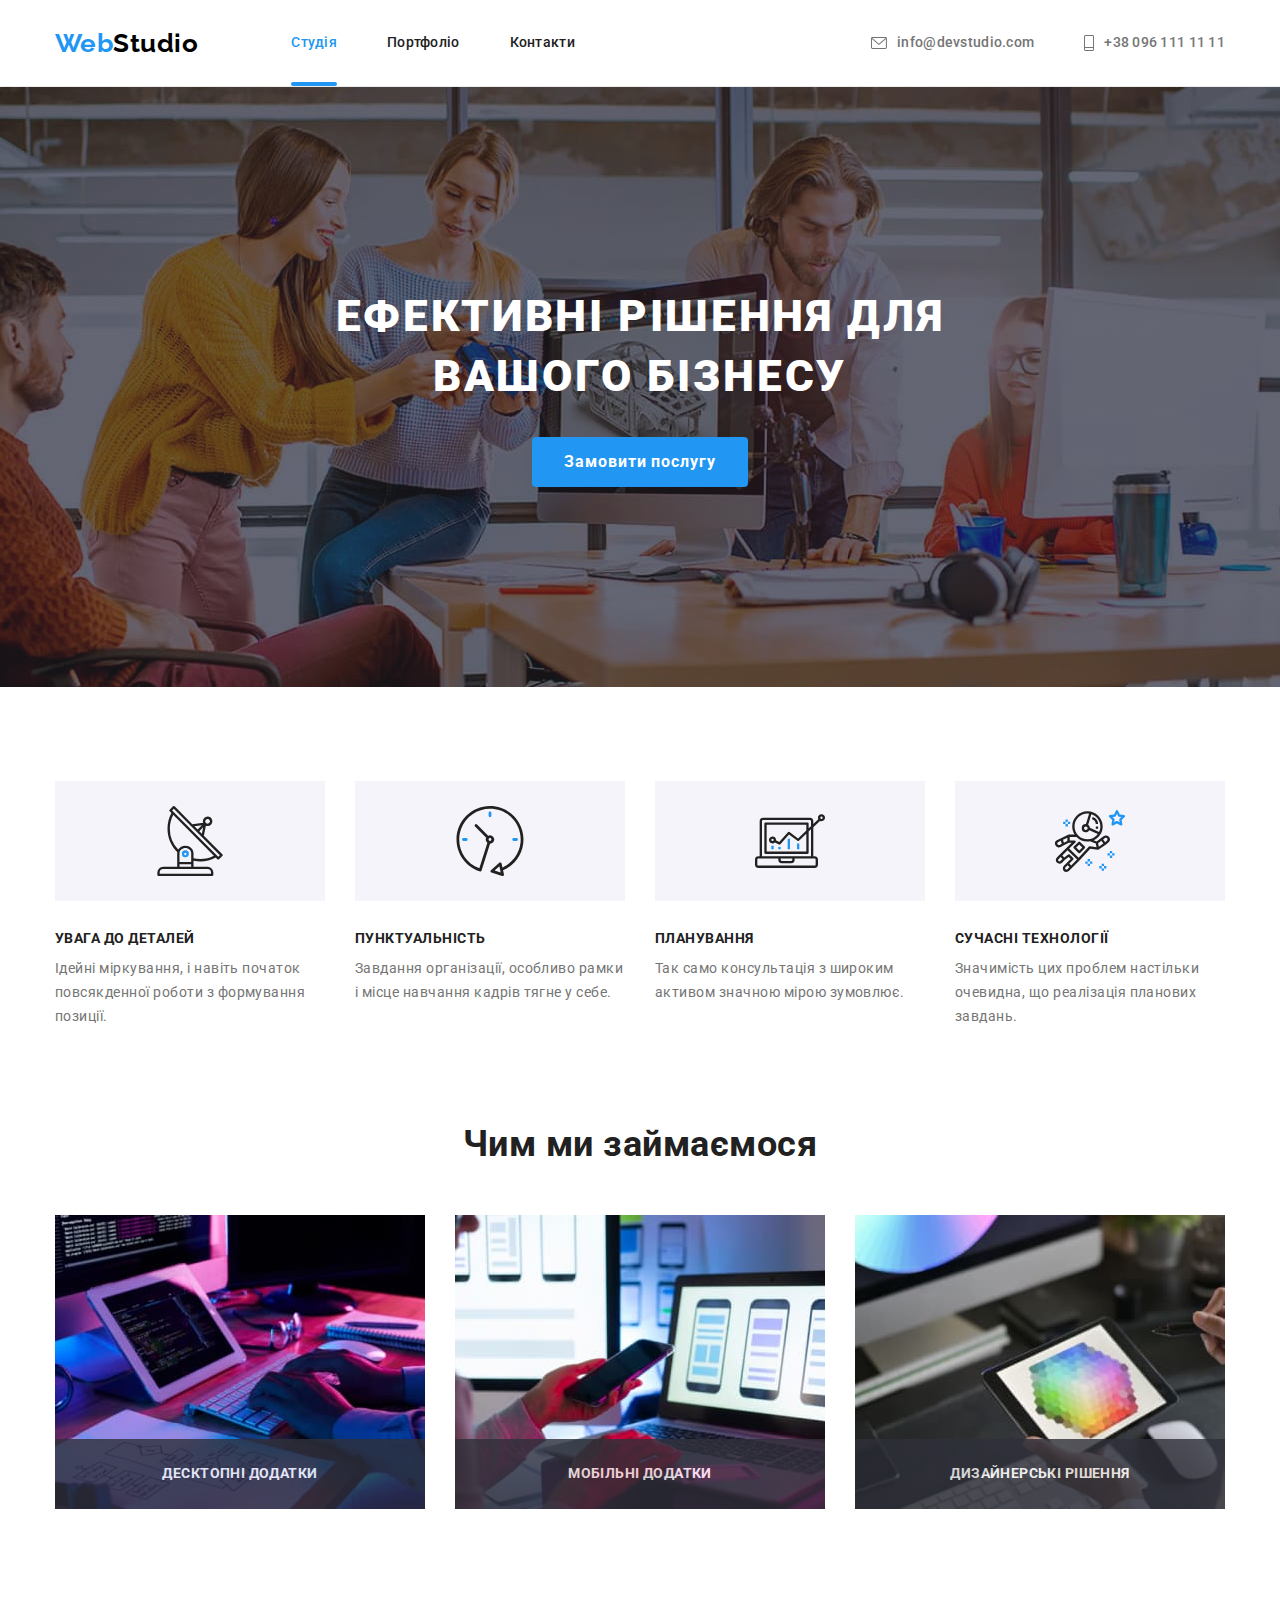
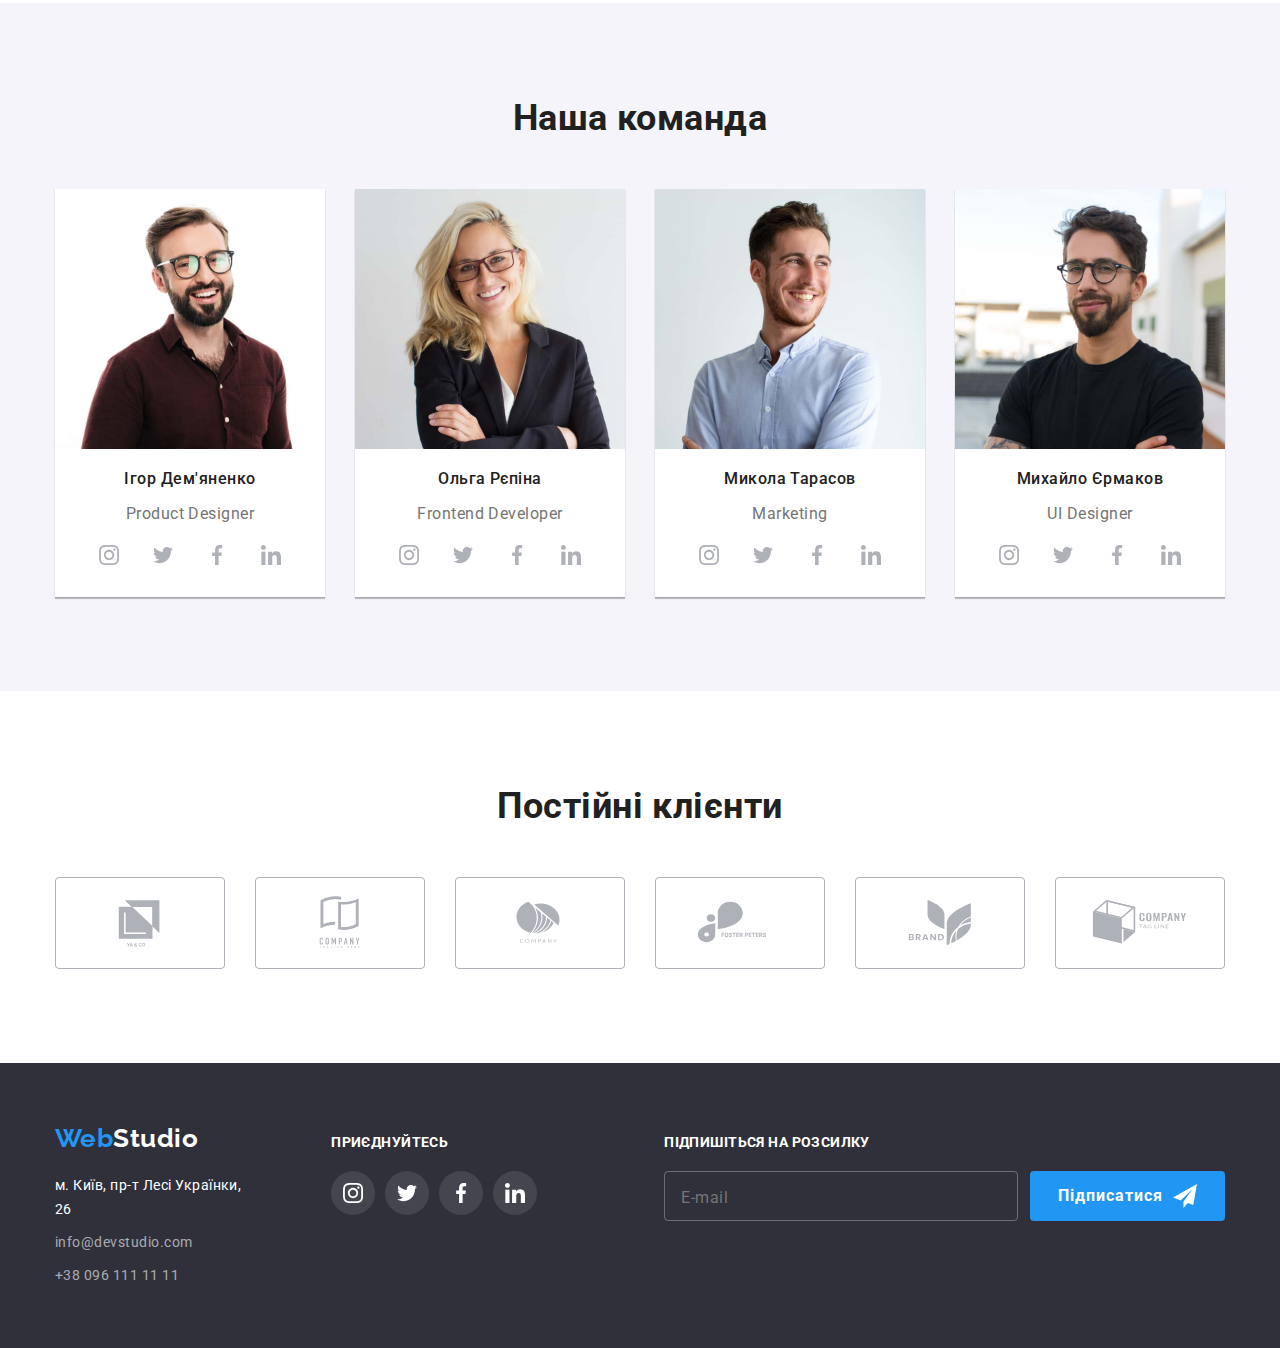
==== index.html @ 1092223b "Добавляет html css" ====
<!DOCTYPE html>
<html lang="uk">
  <head>
    <meta charset="UTF-8" />
    <meta http-equiv="X-UA-Compatible" content="IE=edge" />
    <meta name="viewport" content="width=device-width, initial-scale=1.0" />
    <title>Студія</title>
    <link rel="preconnect" href="https://fonts.googleapis.com" />
    <link rel="preconnect" href="https://fonts.gstatic.com" crossorigin />
    <link
      href="https://fonts.googleapis.com/css2?family=Raleway:wght@700&family=Roboto:wght@400;500;700;900&display=swap"
      rel="stylesheet"
    />
    <!-- Сначала нормализатор для улучшения кроссбраузерности веб-страницы.
    В нормализаторе modern-normalize по умолчанию задан глобальный border-box-->
    <link
      rel="stylesheet"
      href="https://cdnjs.cloudflare.com/ajax/libs/modern-normalize/1.0.0/modern-normalize.min.css"
    />
    <!-- Основной стиль веб-страницы-->
    <link rel="stylesheet" href="./css/styles.css" />
  </head>
  <body>
    <header class="header">
      <div class="container container-header">
        <a href="./index.html" class="logo"
          ><span class="accent">Web</span>Studio</a
        >
        <nav class="nav">
          <ul class="header-nav list">
            <li class="header-nav-list">
              <a href="./index.html" class="link-nav current">Студія</a>
            </li>
            <li class="header-nav-list">
              <a href="./portfolio.html" class="link-nav">Портфоліо</a>
            </li>
            <li class="header-nav-list">
              <a href="#address" class="link-nav">Контакти</a>
            </li>
          </ul>
        </nav>
        <ul class="list header-mail">
          <li class="header-contacts">
            <a href="mailto:info@devstudio.com" class="link-contacts">
              <svg width="16" height="12" class="icon-contacts">
                <use href="./images/icons.svg/symbol-defs.svg#icon-mail"></use>
              </svg>
              info@devstudio.com</a
            >
          </li>
          <li class="header-contacts">
            <a href="tel:+380961111111" class="link-contacts">
              <svg
                width="10"
                height="16"
                fill="currentColor"
                class="icon-contacts"
              >
                <use href="./images/icons.svg/symbol-defs.svg#icon-phone"></use>
              </svg>
              +38 096 111 11 11</a
            >
          </li>
        </ul>
      </div>
    </header>
    <main class="main">
      <section class="hero">
        <div class="container">
          <h1 class="hero-title">Ефективні рішення для вашого бізнесу</h1>
          <button type="button" class="hero-button" data-modal-open>
            Замовити послугу
          </button>
        </div>
      </section>
      <div class="backdrop is-hidden" data-modal>
        <div class="modal">
          <button type="button" class="closer-modal-button" data-modal-close>
            <svg width="11" height="11" class="closer-modal-icon">
              <use
                href="./images/icons.svg/sprite.svg#modal-button-closer"
              ></use>
            </svg>
          </button>
          <h2 class="modal-title">Залиште свої дані, ми вам передзвонимо</h2>
          <form class="modal-form">
            <label for="user-name" class="modal-label"> Ім'я </label>
            <input
              type="text"
              name="user-name"
              id="user-name"
              class="modal-input"
            />
            <svg width="18" height="18" class="modal-icon person">
              <use href="./images/icons.svg/sprite.svg#person-modal-icon"></use>
            </svg>

            <label for="phone-number" class="modal-label"> Телефон </label>
            <input
              type="tel"
              name="phone-number"
              id="phone-number"
              class="modal-input"
            />
            <svg width="18" height="18" class="modal-icon phone">
              <use href="./images/icons.svg/sprite.svg#phone-modal-icon"></use>
            </svg>

            <label for="mail" class="modal-label"> Пошта </label>
            <input type="email" name="mail" id="mail" class="modal-input" />
            <svg width="18" height="18" class="modal-icon mail">
              <use href="./images/icons.svg/sprite.svg#mail-modal-icon"></use>
            </svg>

            <label for="comment" class="modal-label">Коментар </label>
            <textarea
              placeholder="Введіть текст"
              name="comment"
              id="comment"
              class="textarea modal-input"
            ></textarea>
            <label class="checkbox-label">
              <input type="checkbox" name="agree" class="checkbox-input" />
              <span class="check-style"></span>
              Погоджуюся з розсилкою та приймаю
              <a href="" class="modal-link">Умови договору</a>
            </label>
            <button type="submit" class="modal-send">Відправити</button>
          </form>
        </div>
      </div>
      <section class="advantage section">
        <div class="container">
          <h2 class="visually-hidden">Підхід до роботи</h2>
          <ul class="list advantage-list">
            <li class="item">
              <div class="item-container">
                <svg width="70" height="70">
                  <use
                    href="./images/icons.svg/symbol-defs.svg#icon-satellite-dish"
                  ></use>
                </svg>
              </div>
              <h3 class="title">УВАГА ДО ДЕТАЛЕЙ</h3>
              <p class="text">
                Ідейні міркування, і навіть початок повсякденної роботи з
                формування позиції.
              </p>
            </li>
            <li class="item">
              <div class="item-container">
                <svg width="70" height="70" fill="currentColor">
                  <use
                    href="./images/icons.svg/symbol-defs.svg#icon-clock"
                  ></use>
                </svg>
              </div>
              <h3 class="title">ПУНКТУАЛЬНІСТЬ</h3>
              <p class="text">
                Завдання організації, особливо рамки і місце навчання кадрів
                тягне у себе.
              </p>
            </li>
            <li class="item">
              <div class="item-container">
                <svg width="70" height="70" fill="currentColor">
                  <use
                    href="./images/icons.svg/symbol-defs.svg#icon-diagram"
                  ></use>
                </svg>
              </div>
              <h3 class="title">ПЛАНУВАННЯ</h3>
              <p class="text">
                Так само консультація з широким активом значною мірою зумовлює.
              </p>
            </li>
            <li class="item">
              <div class="item-container">
                <svg width="70" height="70" fill="currentColor">
                  <use
                    href="./images/icons.svg/symbol-defs.svg#icon-astronaut"
                  ></use>
                </svg>
              </div>
              <h3 class="title">СУЧАСНІ ТЕХНОЛОГІЇ</h3>
              <p class="text">
                Значимість цих проблем настільки очевидна, що реалізація
                планових завдань.
              </p>
            </li>
          </ul>
        </div>
      </section>
      <section class="area-​​work section">
        <div class="container">
          <h2 class="title">Чим ми займаємося</h2>
          <ul class="list">
            <li class="item">
              <div class="thumb-area-​​work">
                <img
                  src="./images/img1.jpg"
                  alt="Розробник пише код розмітки"
                  width="370"
                  class="image"
                />
                <div class="thumb-text-box">
                  <p class="thumb-text">ДЕСКТОПНІ ДОДАТКИ</p>
                </div>
              </div>
            </li>
            <li class="item">
              <div class="thumb-area-​​work">
                <img
                  src="./images/img2.jpg"
                  alt="Розробник підбирає дизайн"
                  width="370"
                  class="image"
                />
                <div class="thumb-text-box">
                  <p class="thumb-text">МОБІЛЬНІ ДОДАТКИ</p>
                </div>
              </div>
            </li>
            <li class="item">
              <div class="thumb-area-​​work">
                <img
                  src="./images/img3.jpg"
                  alt="Розробник підбирає колір макету"
                  width="370"
                  class="image"
                />
                <div class="thumb-text-box">
                  <p class="thumb-text">ДИЗАЙНЕРСЬКІ РІШЕННЯ</p>
                </div>
              </div>
            </li>
          </ul>
        </div>
      </section>
      <section class="teem section">
        <div class="container">
          <h2 class="title">Наша команда</h2>
          <ul class="list">
            <li class="card">
              <img
                src="./images/foto_igor.jpg"
                alt="Ігор Демяненко, Product Designer"
                width="270"
                class="fhotos-teem"
              />
              <div class="teem-card">
                <h3 class="name">Ігор Дем'яненко</h3>
                <p class="text">Product Designer</p>
                <ul class="social-list list">
                  <li class="social-item">
                    <a href="" class="social-link" aria-label="instagram">
                      <svg width="20" height="20" class="social-icon">
                        <use
                          href="./images/icons.svg/sprite.svg#icon-instagram"
                        ></use>
                      </svg>
                    </a>
                  </li>
                  <li class="social-item">
                    <a href="" class="social-link" aria-label="twitter">
                      <svg width="20" height="20" class="social-icon">
                        <use
                          href="./images/icons.svg/sprite.svg#icon-twitter"
                        ></use>
                      </svg>
                    </a>
                  </li>
                  <li class="social-item">
                    <a href="" class="social-link" aria-label="facebook">
                      <svg width="20" height="20" class="social-icon">
                        <use
                          href="./images/icons.svg/sprite.svg#icon-facebook"
                        ></use>
                      </svg>
                    </a>
                  </li>
                  <li class="social-item">
                    <a href="" class="social-link" aria-label="linkedin">
                      <svg width="20" height="20" class="social-icon">
                        <use
                          href="./images/icons.svg/sprite.svg#icon-linkedin"
                        ></use>
                      </svg>
                    </a>
                  </li>
                </ul>
              </div>
            </li>
            <li class="card">
              <img
                src="./images/foto_olga.jpg"
                alt="Ольга Рєпіна, Frontend Developer"
                width="270"
                class="fhotos-teem"
              />
              <div class="teem-card">
                <h3 class="name">Ольга Рєпіна</h3>
                <p class="text">Frontend Developer</p>
                <ul class="social-list list">
                  <li class="social-item">
                    <a href="" class="social-link" aria-label="instagram">
                      <svg width="20" height="20" class="social-icon">
                        <use
                          href="./images/icons.svg/sprite.svg#icon-instagram"
                        ></use>
                      </svg>
                    </a>
                  </li>
                  <li class="social-item">
                    <a href="" class="social-link" aria-label="twitter">
                      <svg width="20" height="20" class="social-icon">
                        <use
                          href="./images/icons.svg/sprite.svg#icon-twitter"
                        ></use>
                      </svg>
                    </a>
                  </li>
                  <li class="social-item">
                    <a href="" class="social-link" aria-label="facebook">
                      <svg width="20" height="20" class="social-icon">
                        <use
                          href="./images/icons.svg/sprite.svg#icon-facebook"
                        ></use>
                      </svg>
                    </a>
                  </li>
                  <li class="social-item">
                    <a href="" class="social-link" aria-label="linkedin">
                      <svg width="20" height="20" class="social-icon">
                        <use
                          href="./images/icons.svg/sprite.svg#icon-linkedin"
                        ></use>
                      </svg>
                    </a>
                  </li>
                </ul>
              </div>
            </li>
            <li class="card">
              <img
                src="./images/foto_mikola.jpg"
                alt="Микола Тарасов, Marketing"
                width="270"
                class="fhotos-teem"
              />
              <div class="teem-card">
                <h3 class="name">Микола Тарасов</h3>
                <p class="text">Marketing</p>
                <ul class="social-list list">
                  <li class="social-item">
                    <a href="" class="social-link" aria-label="instagram">
                      <svg width="20" height="20" class="social-icon">
                        <use
                          href="./images/icons.svg/sprite.svg#icon-instagram"
                        ></use>
                      </svg>
                    </a>
                  </li>
                  <li class="social-item">
                    <a href="" class="social-link" aria-label="twitter">
                      <svg width="20" height="20" class="social-icon">
                        <use
                          href="./images/icons.svg/sprite.svg#icon-twitter"
                        ></use>
                      </svg>
                    </a>
                  </li>
                  <li class="social-item">
                    <a href="" class="social-link" aria-label="facebook">
                      <svg width="20" height="20" class="social-icon">
                        <use
                          href="./images/icons.svg/sprite.svg#icon-facebook"
                        ></use>
                      </svg>
                    </a>
                  </li>
                  <li class="social-item">
                    <a href="" class="social-link" aria-label="linkedin">
                      <svg width="20" height="20" class="social-icon">
                        <use
                          href="./images/icons.svg/sprite.svg#icon-linkedin"
                        ></use>
                      </svg>
                    </a>
                  </li>
                </ul>
              </div>
            </li>
            <li class="card">
              <img
                src="./images/foto_mihailo.jpg"
                alt="Михайло Єрмаков, UI Designer"
                width="270"
                class="fhotos-teem"
              />
              <div class="teem-card">
                <h3 class="name">Михайло Єрмаков</h3>
                <p class="text">UI Designer</p>
                <ul class="social-list list">
                  <li class="social-item">
                    <a href="" class="social-link" aria-label="instagram">
                      <svg width="20" height="20" class="social-icon">
                        <use
                          href="./images/icons.svg/sprite.svg#icon-instagram"
                        ></use>
                      </svg>
                    </a>
                  </li>
                  <li class="social-item">
                    <a href="" class="social-link" aria-label="twitter">
                      <svg width="20" height="20" class="social-icon">
                        <use
                          href="./images/icons.svg/sprite.svg#icon-twitter"
                        ></use>
                      </svg>
                    </a>
                  </li>
                  <li class="social-item">
                    <a href="" class="social-link" aria-label="facebook">
                      <svg width="20" height="20" class="social-icon">
                        <use
                          href="./images/icons.svg/sprite.svg#icon-facebook"
                        ></use>
                      </svg>
                    </a>
                  </li>
                  <li class="social-item">
                    <a href="" class="social-link" aria-label="linkedin">
                      <svg width="20" height="20" class="social-icon">
                        <use
                          href="./images/icons.svg/sprite.svg#icon-linkedin"
                        ></use>
                      </svg>
                    </a>
                  </li>
                </ul>
              </div>
            </li>
          </ul>
        </div>
      </section>
      <section class="clients section">
        <div class="container">
          <h2 class="title-client">Постійні клієнти</h2>
          <ul class="list">
            <li class="item">
              <a href="" class="link-client" aria-label="client ya-and-co">
                <svg width="106" height="60" class="icon-client">
                  <use
                    href="./images/icons.svg/sprite.svg#icon-ya-and-co"
                  ></use>
                </svg>
              </a>
            </li>
            <li class="item">
              <a href="" class="link-client" aria-label="client ya-and-co">
                <svg width="106" height="60" class="icon-client">
                  <use
                    href="./images/icons.svg/sprite.svg#icon-company-tagline-here"
                  ></use>
                </svg>
              </a>
            </li>
            <li class="item">
              <a href="" class="link-client" aria-label="client ya-and-co">
                <svg width="106" height="60" class="icon-client">
                  <use href="./images/icons.svg/sprite.svg#icon-company"></use>
                </svg>
              </a>
            </li>
            <li class="item">
              <a href="" class="link-client" aria-label="client ya-and-co">
                <svg width="106" height="60" class="icon-client">
                  <use
                    href="./images/icons.svg/sprite.svg#icon-foster-peters"
                  ></use>
                </svg>
              </a>
            </li>
            <li class="item">
              <a href="" class="link-client" aria-label="client ya-and-co">
                <svg width="106" height="60" class="icon-client">
                  <use href="./images/icons.svg/sprite.svg#icon-brand"></use>
                </svg>
              </a>
            </li>
            <li class="item">
              <a href="" class="link-client" aria-label="client ya-and-co">
                <svg width="106" height="60" class="icon-client">
                  <use
                    href="./images/icons.svg/sprite.svg#icon-company-tag-line"
                  ></use>
                </svg>
              </a>
            </li>
          </ul>
        </div>
      </section>
    </main>
    <footer class="footer">
      <div class="container container-footer">
        <div class="container-address">
          <a href="./index.html" class="footer-logo"
            ><span class="accent">Web</span>Studio</a
          >
          <address id="address" class="address">
            <ul class="list">
              <li class="item">
                <a
                  href="https://goo.gl/maps/zxxZXzN141BjYgjw8"
                  target="_blank"
                  class="address-link"
                  >м. Київ, пр-т Лесі Українки, 26</a
                >
              </li>
              <li class="item">
                <a
                  href="mailto:info@devstudio.com"
                  target="_blank"
                  rel="noopener noreferrer"
                  class="contacts-link"
                  >info@devstudio.com</a
                >
              </li>
              <li class="item">
                <a href="tel:+380961111111" class="contacts-link"
                  >+38 096 111 11 11</a
                >
              </li>
            </ul>
          </address>
        </div>
        <div class="container-social">
          <h2 class="social-title">ПРИЄДНУЙТЕСЬ</h2>
          <ul class="social-list list">
            <li class="social-item">
              <a href="" class="social-link" aria-label="instagram">
                <svg width="20" height="20" class="social-icon">
                  <use
                    href="./images/icons.svg/sprite.svg#icon-instagram"
                  ></use>
                </svg>
              </a>
            </li>
            <li class="social-item">
              <a href="" class="social-link" aria-label="twitter">
                <svg width="20" height="20" class="social-icon">
                  <use href="./images/icons.svg/sprite.svg#icon-twitter"></use>
                </svg>
              </a>
            </li>
            <li class="social-item">
              <a href="" class="social-link" aria-label="facebook">
                <svg width="20" height="20" class="social-icon">
                  <use href="./images/icons.svg/sprite.svg#icon-facebook"></use>
                </svg>
              </a>
            </li>
            <li class="social-item">
              <a href="" class="social-link" aria-label="linkedin">
                <svg width="20" height="20" class="social-icon">
                  <use href="./images/icons.svg/sprite.svg#icon-linkedin"></use>
                </svg>
              </a>
            </li>
          </ul>
        </div>
        <div class="container-social subscription">
          <h2 class="subscription-title">ПІДПИШІТЬСЯ НА РОЗСИЛКУ</h2>
          <form class="subscription-form">
            <label class="subscription-label"> </label>
            <input
              type="email"
              name="username"
              placeholder="E-mail"
              class="subscription-input"
            />
            <button type="submit" class="subscription-button">
              <span class="telegram-txt">Підписатися</span>
              <svg width="24" height="24" class="telegram-icon">
                <use href="./images/icons.svg/sprite.svg#telegram"></use>
              </svg>
            </button>
          </form>
        </div>
      </div>
    </footer>
    <script src="./js/modal.js"></script>
  </body>
</html>
---- css/styles.css ----
/* Зададим переменню на цвет текста */
:root {
  --primary-background-color: #ffffff;
  --hero-footer-background-color: #2f303a;
  --second-background-color: #f5f4fa;
  --white-text-color: #ffffff;
  --primary-text-color: #757575;
  --primary-header-logo: #000000;
  --primary-title-color: #212121;
  --accentt-color: #2196f3;
}
body {
  background-color: var(--primary-background-color);
  color: var(--primary-text-color);
  font-family: Roboto, sans-serif;
  letter-spacing: 0.03em;
}
h1,
h2,
h3,
h4,
h4,
h5,
h6,
p,
ul {
  margin-top: 0;
  margin-bottom: 0;
}
.container {
  width: 1200px;
  margin-left: auto;
  margin-right: auto;
  padding-left: 15px;
  padding-right: 15px;
  /*   outline: 2px solid tomato; */
}
.section {
  padding: 94px 0px;
}
/* Добавим общий стиль на списки, кнопки*/
.list {
  list-style: none;
}
/* По умолчанию кнопки не унаследуют шрифт от предков
по этому ставим кнопке font-family: inherit; (явно унаследуй что-то) */
button {
  border: 0px solid transparent;
  border-radius: 4px;
  padding: 6px 22px;
}
button.hero-button {
  padding: 10px 32px;
  min-width: 216px;

  font-weight: 700;
  font-size: 16px;
  line-height: 1.88;
  letter-spacing: 0.06em;
  color: var(--white-text-color);
  background-color: var(--accentt-color);
  cursor: pointer;
  text-align: center;
}

/* хедер */
.header {
  border-bottom: 1px solid #ececec;
}
.container-header {
  display: flex;
  align-items: center;
}
.header .logo {
  color: var(--primary-header-logo);
  text-decoration: none;
  font-family: Raleway, sans-serif;
  font-weight: 700;
  font-size: 26px;
  line-height: 1.19;
}
.header .logo .accent {
  color: var(--accentt-color);
}

/* Навигация */
.nav {
  margin-left: 93px;
}
.header-nav {
  display: flex;
  padding-inline-start: 0px;
}
.header-nav-list:not(:first-child) {
  margin-left: 50px;
}
.link-nav {
  position: relative;
  display: block;
  padding: 35px 0px;

  text-decoration: none;
  color: var(--primary-title-color);
  font-weight: 500;
  font-size: 14px;
  line-height: 1.14;
  letter-spacing: 0.02em;
  transition: color 250ms cubic-bezier(0.4, 0, 0.2, 1);
}
.link-nav:visited {
  color: var(--primary-title-color);
}
.link-nav:hover,
.link-nav:focus {
  color: var(--accentt-color);
}
.header-nav .link-nav.current {
  color: var(--accentt-color);
}
.header-nav .link-nav.current::after {
  content: "";
  display: block;
  position: absolute;
  bottom: 0;
  left: 0;
  width: 100%;
  height: 4px;
  border: none;
  border-radius: 2px;

  background-color: var(--accentt-color);
}

/* Контакты */
.list.header-mail {
  display: inline-flex;
  margin-left: auto;
  padding-left: 0px;
}
.header-contacts:not(:last-child) {
  margin-right: 50px;
}

.link-contacts {
  display: flex;
  padding: 35px 0px;
  align-items: center;
  fill: currentColor;

  text-decoration: none;
  color: var(--primary-text-color);
  font-weight: 500;
  font-size: 14px;
  line-height: 1.14;
  letter-spacing: 0.02em;

  transition: color 250ms cubic-bezier(0.4, 0, 0.2, 1);
}
.link-contacts:visited {
  color: var(--primary-text-color);
}
.link-contacts:hover,
.link-contacts:focus {
  color: var(--accentt-color);
}
.icon-contacts {
  margin-right: 10px;
  border: none;
  padding: 0;
}

/* Уникальный контент страницы MAIN */
.main {
  background-color: var(--primary-background-color);
}

/* Секция "Герой" */
.hero {
  max-width: 1600px;
  height: 600px;
  margin: 0px auto;
  background-color: #2f303a;
  background-image: linear-gradient(
      to right,
      rgba(47, 48, 58, 0.4),
      rgba(47, 48, 58, 0.4)
    ),
    url(../images/hero-background-image.jpg);
  background-size: cover;
  background-position: center;
  text-align: center;
  padding: 200px 0px;
}
.hero-title {
  width: 696px;
  margin: 0px auto 30px;

  color: var(--white-text-color);
  font-weight: 900;
  font-size: 44px;
  line-height: 1.36;
  letter-spacing: 0.06em;
  text-transform: uppercase;
}
.backdrop {
  position: fixed;
  top: 0;
  left: 0;
  width: 100%;
  height: 100%;
  visibility: visible;
  background-color: rgba(0, 0, 0, 0.2);
  opacity: 1;
  z-index: 1;
  transition: opacity 250ms cubic-bezier(0.4, 0, 0.2, 1),
    visibility 250ms cubic-bezier(0.4, 0, 0.2, 1);
}
.backdrop.is-hidden {
  visibility: hidden;
  pointer-events: none;
  opacity: 0;
}
.modal {
  position: absolute;
  top: 50%;
  left: 50%;
  width: 528px;
  height: 581px;
  padding: 40px;
  transform: translate(-50%, -50%) scale(1);
  transition: transform 250ms cubic-bezier(0.4, 0, 0.2, 1);
  background-color: #ffffff;
}
.backdrop.is-hidden .modal {
  transform: translate(-50%, -50%) scale(0.9);
}

.closer-modal-button {
  position: absolute;
  top: 8px;
  right: 8px;
  width: 28px;
  height: 28px;
  border: 1px solid rgba(0, 0, 0, 0.1);
  border-radius: 50%;
  padding: 0;
  cursor: pointer;
  color: #000000;
  background-color: transparent;
  justify-content: center;
  align-items: center;
}
.closer-modal-icon {
  fill: currentColor;
  transition: fill 250ms cubic-bezier(0.4, 0, 0.2, 1);
}
.closer-modal-button:hover .closer-modal-icon,
.closer-modal-button:focus .closer-modal-icon {
  fill: #2196f3;
}
.modal-title {
  margin-bottom: 12px;
  font-size: 20px;
  line-height: 1.15;
  text-align: center;
  letter-spacing: 0.03em;

  color: #212121;
}
.modal-form {
  position: relative;
  display: flex;
  flex-direction: column;
}
.modal-contaner {
  display: flex;
  flex-direction: column;
  position: relative;
}

.modal-icon {
  position: absolute;
  left: 12px;
  fill: #212121;
  transition: fill 250ms cubic-bezier(0.4, 0, 0.2, 1);
}
.modal-icon.person {
  top: 30px;
}
.modal-icon.phone {
  top: 100px;
}
.modal-icon.mail {
  top: 168px;
}
.modal-label {
  font-size: 12px;
  line-height: 1.17;
  letter-spacing: 0.01em;
}
.modal-input {
  margin-top: 4px;
  border: 1px solid rgba(33, 33, 33, 0.2);
  border-radius: 4px;
  padding: 10px 16px 10px 42px;

  font-size: 16px;
  line-height: 1.17;
  letter-spacing: 0.01em;

  fill: #212121;
  transition: border-color 250ms cubic-bezier(0.4, 0, 0.2, 1);
}
.modal-input:not(:last-child) {
  margin-bottom: 10px;
}
.modal-input:focus {
  border-color: #2196f3;
  outline: 0;
  outline-offset: 0;
}
.modal-input:focus + .modal-icon.person,
.modal-input:focus + .modal-icon.phone,
.modal-input:focus + .modal-icon.mail {
  fill: #2196f3;
}
.textarea.modal-input {
  margin-bottom: 20px;
  padding: 12px 16px;
}
.modal-form textarea {
  height: 120px;
  resize: none;
}
.modal-form textarea::placeholder {
  font-size: 12px;
  line-height: 14px;
  letter-spacing: 0.01em;

  color: rgba(117, 117, 117, 0.5);
}
.checkbox-label {
  position: relative;
  margin-left: 36px;

  font-weight: 400;
  font-size: 14px;
  line-height: 1.71;
  letter-spacing: 0.03em;

  cursor: pointer;
}
.checkbox-input {
  position: absolute;
  width: 1px;
  height: 1px;
  padding-left: 20px;
  overflow: hidden;
  clip: rect(0 0 0 0);
}
.check-style {
  position: absolute;
  top: 21px;
  left: -4px;
  width: 16px;
  height: 15px;
  margin: -20px;
  border: 2px solid #212121;
  border-radius: 2px;
}
.checkbox-input:focus + .check-style {
  border-color: #2196f3;
}
.checkbox-input:checked + .check-style::after {
  content: "";
  position: absolute;
  top: -2px;
  left: -2px;
  width: 16px;
  height: 15px;
  background-image: url(../images/icons.svg/icon-check.svg);
}
/*Скрываем нужные заголовки */
.visually-hidden {
  position: absolute;
  white-space: nowrap;
  width: 1px;
  height: 1px;
  overflow: hidden;
  border: 0;
  padding: 0;
  clip: rect(0 0 0 0);
  clip-path: inset(50%);
  margin: -1px;
}
.modal-link {
  color: #2196f3;
}
.modal-send {
  display: flex;
  margin-top: 30px;
  margin-left: auto;
  margin-right: auto;
  width: 200px;
  height: 50px;

  justify-content: center;
  align-items: center;

  cursor: pointer;
  background: #188ce8;
  color: #ffffff;
  box-shadow: 0px 4px 4px rgba(0, 0, 0, 0.15);
}
/* Секция "Подход к работе" */
.advantage {
  padding-bottom: 0px;
}
.advantage-list {
  display: flex;
  padding-left: 0px;
}
.advantage-list .item:not(:first-child) {
  margin-left: 30px;
}
.advantage .item {
  width: 270px;
}
.item-container {
  display: flex;
  height: 120px;
  margin-bottom: 30px;
  align-items: center;
  justify-content: center;
  background-color: #f5f4fa;
}
.advantage .title {
  margin-bottom: 10px;

  color: var(--primary-title-color);
  font-size: 14px;
  line-height: 1.14;
  text-transform: uppercase;
}
.advantage .text {
  font-size: 14px;
  line-height: 1.71;
}

/* Секция Заголовок "Область занятий", Команда */
.area-​​work .list {
  display: flex;
  padding-left: 0px;
}
.area-​​work .item:not(:last-child) {
  margin-right: 30px;
}
.thumb-area-​​work {
  position: relative;
}
.area-​​work .image {
  display: block;
  max-width: 100%;
  height: auto;
}
.thumb-text-box {
  position: absolute;
  width: 100%;
  height: 70px;
  bottom: 0;
  left: 0;

  font-weight: 700;
  font-size: 14px;
  line-height: 1.14;
  letter-spacing: 0.03em;
  text-align: center;

  background-color: #2f303a;
  opacity: 0.8;
}
.thumb-text {
  position: absolute;
  top: 50%;
  left: 50%;
  transform: translate(-50%, -50%);
  color: var(--white-text-color);
}
.area-​​work .title,
.teem .title,
.title-client {
  margin-bottom: 50px;

  color: var(--primary-title-color);
  font-size: 36px;
  line-height: 1.17;
  text-align: center;
}
/* Секция "Команда" */
.teem .list {
  display: flex;
  padding-left: 0px;
}
.teem .card:not(:first-child) {
  margin-left: 30px;
}
.teem {
  background-color: var(--second-background-color);
}
.card {
  background-color: var(--primary-background-color);
  text-align: center;
  box-shadow: 0 2px 1px 0 rgba(0, 0, 0, 0.2), 0 1px 1px 0 rgba(0, 0, 0, 0.14);
}
.fhotos-teem {
  display: block;
  max-width: 100%;
  height: auto;
}
.teem-card {
  padding: 20px 32px;
}
.teem .name {
  margin-bottom: 16px;

  color: var(--primary-title-color);
  font-weight: 500;
  font-size: 16px;
  line-height: 1.19;
}
.teem .text {
  margin-bottom: 10px;

  color: var(--primary-text-color);
  font-size: 16px;
  line-height: 1.19;
}
.social-list {
  display: flex;
}
.social-item:not(:last-child) {
  margin-right: 10px;
}
.social-link {
  display: flex;
  width: 44px;
  height: 44px;
  border-radius: 50%;
  justify-content: center;
  align-items: center;
  background-color: transparent;

  transition: background-color 250ms cubic-bezier(0.4, 0, 0.2, 1);
}
.social-link:hover,
.social-link:focus {
  background-color: #2196f3;
}
.teem .social-icon {
  fill: #afb1b8;
  transition: fill 250ms cubic-bezier(0.4, 0, 0.2, 1);
}
.social-link:hover .social-icon,
.social-link:focus .social-icon {
  fill: #ffffff;
}
/* Клиенты */
.clients .list {
  padding-left: 0;
  display: flex;
}
.clients .item {
  width: 170px;
  height: 92px;
}
.clients .item:not(:last-child) {
  margin-right: 30px;
}
.clients .link-client {
  display: flex;
  align-items: center;
  justify-content: center;
  width: 100%;
  height: 100%;
  border: 1px solid #afb1b8;
  border-radius: 4px;
  color: #afb1b8;
  transition: border 250ms cubic-bezier(0.4, 0, 0.2, 1);
}
.clients .link-client:hover,
.clients .link-client:focus {
  border: 1px solid #2196f3;
}
.clients .icon-client {
  fill: currentColor;
  transition: fill 250ms cubic-bezier(0.4, 0, 0.2, 1);
}
.clients .link-client:hover .icon-client,
.clients .link-client:focus .icon-client {
  fill: #2196f3;
}

/* Футер */
.footer {
  background-color: var(--hero-footer-background-color);
  padding: 60px 0px;
}
.footer .container {
  display: flex;
  align-items: baseline;
}
.footer-logo {
  margin-bottom: 20px;
  display: inline-block;

  font-family: Raleway, sans-serif;
  font-weight: 700;
  font-size: 26px;
  line-height: 1.19;
  color: var(--white-text-color);
  text-decoration: none;
}
.footer-logo .accent {
  color: var(--accentt-color);
}
.footer .list {
  padding-left: 0px;
}
.footer .item:not(:last-child) {
  margin-bottom: 9px;
}
.address {
  font-style: normal;
  font-size: 14px;
  line-height: 1.71;
}
.address-link {
  display: inline-block;

  text-decoration: none;
  color: var(--white-text-color);
}
.contacts-link {
  display: inline-block;

  text-decoration: none;
  color: rgba(255, 255, 255, 0.6);
  transition: color 250ms cubic-bezier(0.4, 0, 0.2, 1);
}
.contacts-link:hover,
.contacts-link:focus {
  color: var(--accentt-color);
}
.container-social {
  min-width: 206px;
  margin-left: 70px;
}
.container-social.subscription {
  margin-left: 127px;
}
.social-title,
.subscription-title {
  margin-bottom: 20px;

  color: #ffffff;
  font-weight: 700;
  font-size: 14px;
  line-height: 1.14;
  letter-spacing: 0.03em;
}
.footer .social-link {
  background-color: rgba(255, 255, 255, 0.1);
  transition: background-color 250ms cubic-bezier(0.4, 0, 0.2, 1);
}
.social-link:hover,
.social-link:focus {
  background-color: #2196f3;
}
.social-icon {
  fill: #ffffff;
}
.subscription-form {
  display: flex;
  flex-direction: row;
}
.subscription-input {
  width: 356px;
  margin-right: 12px;
  padding: 0px 0px 0px 16px;
  font-size: 20px;
  line-height: 2.4;
  border: 1px solid rgba(255, 255, 255, 0.3);
  border-radius: 4px;
  background-color: transparent;
  color: #ffffff;
  transition: border-color 250ms cubic-bezier(0.4, 0, 0.2, 1),
    color 250ms cubic-bezier(0.4, 0, 0.2, 1);
}
.subscription-input:hover,
.subscription-input:focus {
  outline: 0;
  outline-offset: 0;
}
.subscription-input:not(:placeholder-shown) {
  border-color: rgb(255, 255, 255);
}
.subscription-input::placeholder {
  font-weight: 400;
  font-size: 16px;
  line-height: 1.25;
  letter-spacing: 0.03em;
}
.subscription-button {
  display: flex;
  padding: 10px 28px;
  justify-content: center;
  align-items: center;
  cursor: pointer;
  background-color: #2196f3;
  color: #ffffff;
}
.telegram-txt {
  margin-right: 10px;

  font-weight: 700;
  font-size: 16px;
  line-height: 1.87;
  letter-spacing: 0.06em;
}
.telegram-icon {
  fill: currentColor;
}
/* Страница ПОРТФОЛИО секция проекты */
.list-filter {
  display: flex;
  justify-content: center;
  padding-left: 0px;
  margin: 0px 0px 50px;
}
.list-filter .item:not(:last-child) {
  margin-right: 8px;
}
.projects {
  padding: 94px 0px;
}
.list-projects {
  display: flex;
  flex-wrap: wrap;
  padding-left: 0px;
}
.list-projects .item {
  margin-right: 30px;
  margin-bottom: 30px;
}
.list-projects .link {
  display: block;
  transition: box-shadow 250ms cubic-bezier(0.4, 0, 0.2, 1);
}
.list-projects .link:hover,
.list-projects .link:focus {
  box-shadow: 1px 4px 6px 0 rgba(0, 0, 0, 0.16), 0 4px 4px 0 rgba(0, 0, 0, 0.06);
}
.list-projects .item:nth-last-child(-n + 3) {
  margin-bottom: 0px;
}
.card-description {
  padding: 20px 24px;
  border-right: 1px solid #eeeeee;
  border-bottom: 1px solid #eeeeee;
  border-left: 1px solid #eeeeee;
}
.list-projects .item:nth-child(3n + 3) {
  margin-right: 0px;
}
.product-action {
  position: relative;
  overflow: hidden;
}
.projects-foto {
  display: block;
  max-width: 100%;
  height: auto;
}
.product-description::before {
  content: "";
  display: inline-block;
  position: absolute;
  top: 0;
  left: 0;
  width: 100%;
  height: 100%;
  background-color: rgba(33, 150, 243, 0.9);
  transform: translateY(100%);
  transition: transform 250ms cubic-bezier(0.4, 0, 0.2, 1);
}
.list-projects .link:hover .product-description::before,
.list-projects .link:focus .product-description::before {
  transform: translateY(0);
  /*   background-color: rgba(33, 150, 243, 0.9); */
}
.description-text {
  position: absolute;
  top: 50%;
  left: 50%;
  transform: translate(-50%, -50%);
  width: 322px;
  height: 168px;

  font-size: 18px;
  line-height: 1.55;
  letter-spacing: 0.03em;

  color: var(--white-text-color);
  opacity: 0;
  transition: opacity 250ms cubic-bezier(0.4, 0, 0.2, 1);
}
.list-projects .link:hover .description-text,
.list-projects .link:focus .description-text {
  opacity: 1;
}
.projects-button {
  font-weight: 500;
  font-size: 16px;
  line-height: 1.62;
  color: var(--primary-title-color);
  background-color: var(--second-background-color);
  cursor: pointer;
  letter-spacing: 0.03em;
  transition: background-color 250ms cubic-bezier(0.4, 0, 0.2, 1),
    box-shadow 250ms cubic-bezier(0.4, 0, 0.2, 1),
    color 250ms cubic-bezier(0.4, 0, 0.2, 1);
}
.projects-button:hover,
.projects-button:focus {
  background-color: var(--accentt-color);
  box-shadow: 0 2px 2px 0 rgba(0, 0, 0, 0.12), 0 1px 2px 0 rgba(0, 0, 0, 0.08);

  color: var(--white-text-color);
}
.projects .link {
  text-decoration: none;
}
.projects .title {
  margin: 0px 0px 4px;
  color: var(--primary-title-color);
  font-size: 18px;
  line-height: 2;
  letter-spacing: 0.06em;
}
.projects .text {
  color: var(--primary-text-color);
  font-size: 16px;
  line-height: 1.87;
}
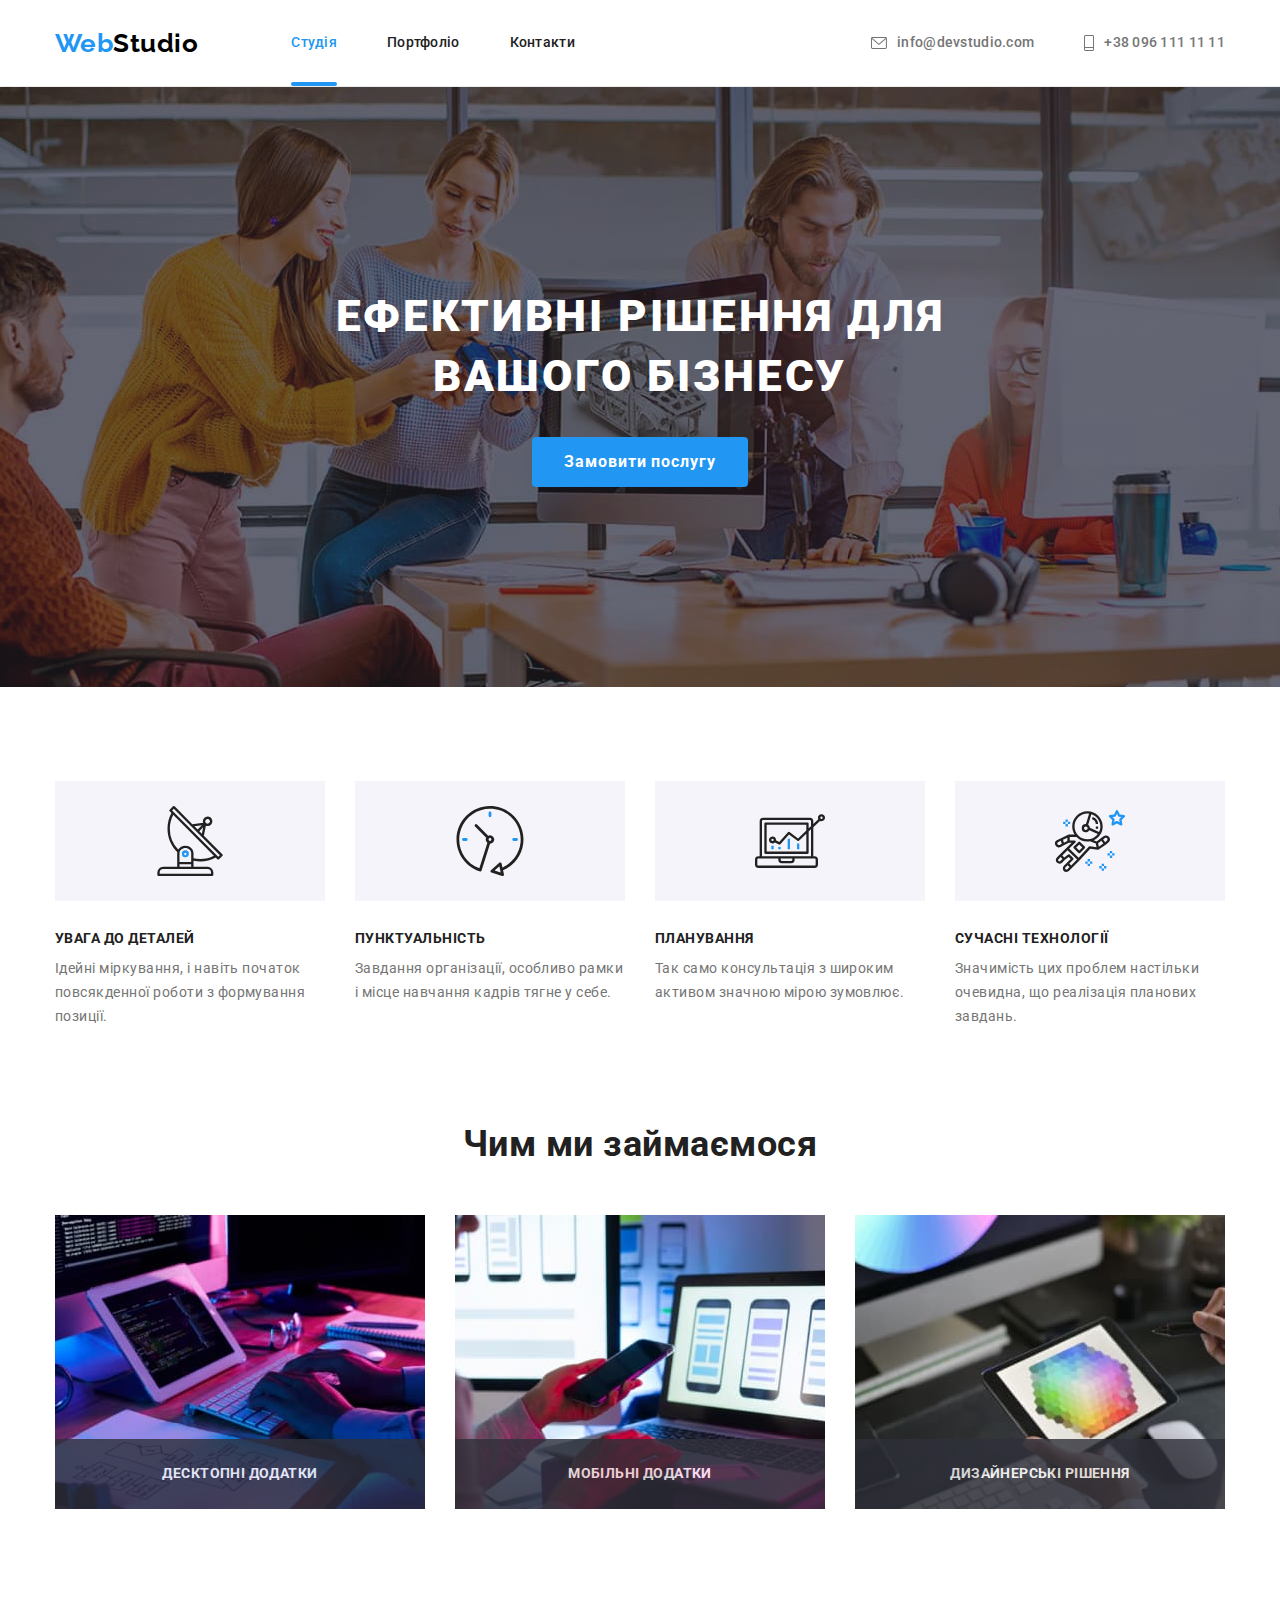
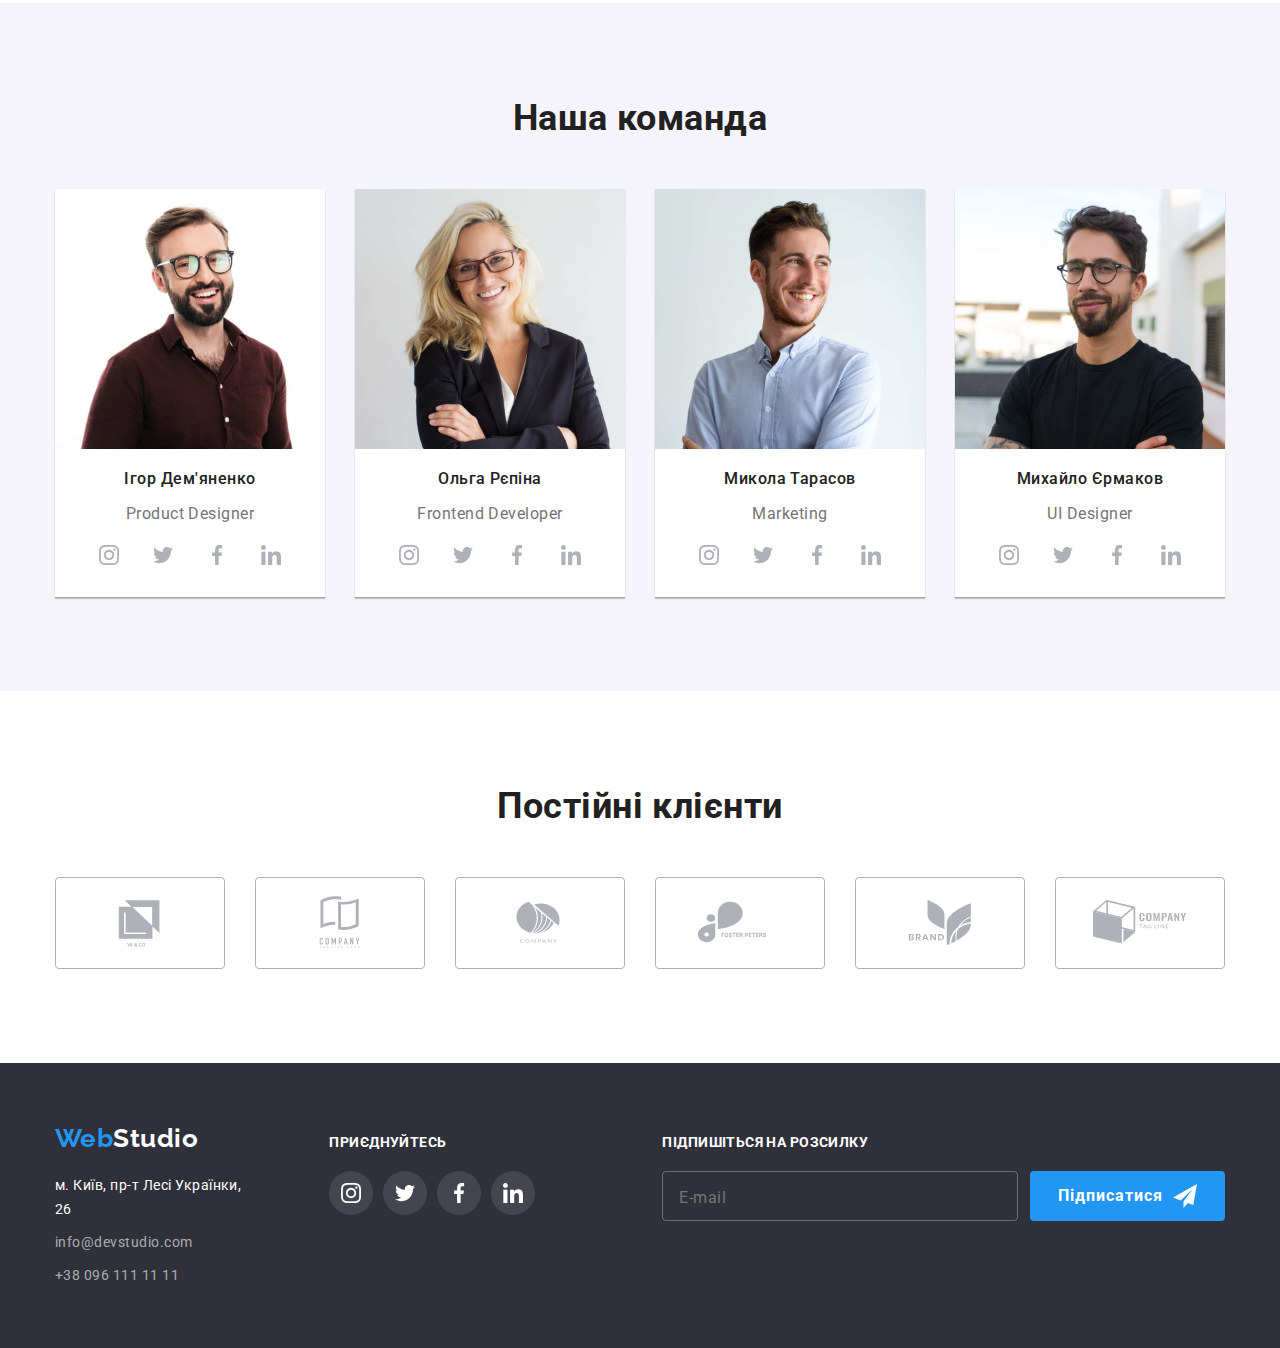
==== commit 9f09554a: "Изменяет метод написания кода на БЕМ" ====
--- a/index.html
+++ b/index.html
@@ -23,39 +23,44 @@
   <body>
     <header class="header">
       <div class="container container-header">
-        <a href="./index.html" class="logo"
-          ><span class="accent">Web</span>Studio</a
+        <a href="./index.html" class="container-header__logo"
+          ><span class="container-header__accent">Web</span>Studio</a
         >
         <nav class="nav">
-          <ul class="header-nav list">
-            <li class="header-nav-list">
-              <a href="./index.html" class="link-nav current">Студія</a>
-            </li>
-            <li class="header-nav-list">
-              <a href="./portfolio.html" class="link-nav">Портфоліо</a>
-            </li>
-            <li class="header-nav-list">
-              <a href="#address" class="link-nav">Контакти</a>
+          <ul class="list nav-list ">
+            <li class="nav-list__item">
+              <a href="./index.html" class="nav-list__link nav-list__link--current">Студія</a>
+            </li>
+            <li class="nav-list__item">
+              <a href="./portfolio.html" class="nav-list__link">Портфоліо</a>
+            </li>
+            <li class="nav-list__item">
+              <a href="#address" class="nav-list__link">Контакти</a>
             </li>
           </ul>
         </nav>
-        <ul class="list header-mail">
-          <li class="header-contacts">
+        <ul class="list list-contacts">
+          <li class="list-contacts__item">
             <a href="mailto:info@devstudio.com" class="link-contacts">
-              <svg width="16" height="12" class="icon-contacts">
+              <svg 
+                width="16" 
+                height="12" 
+                class="link-contacts__icon"
+                fill="currentColor"
+                >
                 <use href="./images/icons.svg/symbol-defs.svg#icon-mail"></use>
               </svg>
               info@devstudio.com</a
             >
           </li>
-          <li class="header-contacts">
+          <li class="list-contacts__item">
             <a href="tel:+380961111111" class="link-contacts">
               <svg
                 width="10"
                 height="16"
+                class="link-contacts__icon"
                 fill="currentColor"
-                class="icon-contacts"
-              >
+                >
                 <use href="./images/icons.svg/symbol-defs.svg#icon-phone"></use>
               </svg>
               +38 096 111 11 11</a
@@ -66,124 +71,121 @@
     </header>
     <main class="main">
       <section class="hero">
-        <div class="container">
-          <h1 class="hero-title">Ефективні рішення для вашого бізнесу</h1>
-          <button type="button" class="hero-button" data-modal-open>
+        <div class="container container-hero">
+          <h1 class="container-hero__title">Ефективні рішення для вашого бізнесу</h1>
+          <button type="button" class="container-hero__button" data-modal-open>
             Замовити послугу
           </button>
         </div>
       </section>
-      <div class="backdrop is-hidden" data-modal>
-        <div class="modal">
-          <button type="button" class="closer-modal-button" data-modal-close>
-            <svg width="11" height="11" class="closer-modal-icon">
-              <use
-                href="./images/icons.svg/sprite.svg#modal-button-closer"
-              ></use>
-            </svg>
-          </button>
-          <h2 class="modal-title">Залиште свої дані, ми вам передзвонимо</h2>
-          <form class="modal-form">
-            <label for="user-name" class="modal-label"> Ім'я </label>
-            <input
-              type="text"
-              name="user-name"
-              id="user-name"
-              class="modal-input"
-            />
-            <svg width="18" height="18" class="modal-icon person">
-              <use href="./images/icons.svg/sprite.svg#person-modal-icon"></use>
-            </svg>
-
-            <label for="phone-number" class="modal-label"> Телефон </label>
-            <input
-              type="tel"
-              name="phone-number"
-              id="phone-number"
-              class="modal-input"
-            />
-            <svg width="18" height="18" class="modal-icon phone">
-              <use href="./images/icons.svg/sprite.svg#phone-modal-icon"></use>
-            </svg>
-
-            <label for="mail" class="modal-label"> Пошта </label>
-            <input type="email" name="mail" id="mail" class="modal-input" />
-            <svg width="18" height="18" class="modal-icon mail">
-              <use href="./images/icons.svg/sprite.svg#mail-modal-icon"></use>
-            </svg>
-
-            <label for="comment" class="modal-label">Коментар </label>
-            <textarea
-              placeholder="Введіть текст"
-              name="comment"
-              id="comment"
-              class="textarea modal-input"
-            ></textarea>
-            <label class="checkbox-label">
-              <input type="checkbox" name="agree" class="checkbox-input" />
-              <span class="check-style"></span>
-              Погоджуюся з розсилкою та приймаю
-              <a href="" class="modal-link">Умови договору</a>
-            </label>
-            <button type="submit" class="modal-send">Відправити</button>
-          </form>
-        </div>
-      </div>
-      <section class="advantage section">
-        <div class="container">
+        <div class="backdrop is-hidden" data-modal>
+          <div class="modal">
+            <button type="button" class="modal__closer-button" data-modal-close>
+              <svg width="11" height="11" class="modal__closer-icon">
+                <use
+                  href="./images/icons.svg/sprite.svg#modal-button-closer"
+                ></use>
+              </svg>
+            </button>
+            <h2 class="modal__title">Залиште свої дані, ми вам передзвонимо</h2>
+            <form class="modal__form">
+              <label for="user-name" class="modal__label"> Ім'я </label>
+              <input
+                type="text"
+                name="user-name"
+                id="user-name"
+                class="modal__input"
+              />
+              <svg width="18" height="18" class="modal__icon modal__icon--person">
+                <use href="./images/icons.svg/sprite.svg#person-modal-icon"></use>
+              </svg>
+              <label for="phone-number" class="modal__label"> Телефон </label>
+              <input
+                type="tel"
+                name="phone-number"
+                id="phone-number"
+                class="modal__input"
+              />
+              <svg width="18" height="18" class="modal__icon modal__icon--phone">
+                <use href="./images/icons.svg/sprite.svg#phone-modal-icon"></use>
+              </svg>
+              <label for="mail" class="modal__label"> Пошта </label>
+              <input type="email" name="mail" id="mail" class="modal__input" />
+              <svg width="18" height="18" class="modal__icon modal__icon--mail">
+                <use href="./images/icons.svg/sprite.svg#mail-modal-icon"></use>
+              </svg>
+              <label for="comment" class="modal__label"> Коментар </label>
+              <textarea
+                placeholder="Введіть текст"
+                name="comment"
+                id="comment"
+                class="modal__textarea"
+              ></textarea>
+              <label class="modal__label-checkbox">
+                <input type="checkbox" name="agree" class="modal__input-checkbox" />
+                <span class="modal__check-style"></span>
+                Погоджуюся з розсилкою та приймаю
+                <a href="" class="modal__link">Умови договору</a>
+              </label>
+              <button type="submit" class="modal__send">Відправити</button>
+            </form>
+          </div>
+        </div>
+      <section class="section advantage">
+        <div class="container container-advantage">
           <h2 class="visually-hidden">Підхід до роботи</h2>
           <ul class="list advantage-list">
-            <li class="item">
-              <div class="item-container">
+            <li class="advantage-list__item">
+              <div class="advantage-list__icon">
                 <svg width="70" height="70">
                   <use
                     href="./images/icons.svg/symbol-defs.svg#icon-satellite-dish"
                   ></use>
                 </svg>
               </div>
-              <h3 class="title">УВАГА ДО ДЕТАЛЕЙ</h3>
-              <p class="text">
+              <h3 class="advantage-list__title">УВАГА ДО ДЕТАЛЕЙ</h3>
+              <p class="advantage-list__text">
                 Ідейні міркування, і навіть початок повсякденної роботи з
                 формування позиції.
               </p>
             </li>
-            <li class="item">
-              <div class="item-container">
+            <li class="advantage-list__item">
+              <div class="advantage-list__icon">
                 <svg width="70" height="70" fill="currentColor">
                   <use
                     href="./images/icons.svg/symbol-defs.svg#icon-clock"
                   ></use>
                 </svg>
               </div>
-              <h3 class="title">ПУНКТУАЛЬНІСТЬ</h3>
-              <p class="text">
+              <h3 class="advantage-list__title">ПУНКТУАЛЬНІСТЬ</h3>
+              <p class="advantage-list__text">
                 Завдання організації, особливо рамки і місце навчання кадрів
                 тягне у себе.
               </p>
             </li>
-            <li class="item">
-              <div class="item-container">
+            <li class="advantage-list__item">
+              <div class="advantage-list__icon">
                 <svg width="70" height="70" fill="currentColor">
                   <use
                     href="./images/icons.svg/symbol-defs.svg#icon-diagram"
                   ></use>
                 </svg>
               </div>
-              <h3 class="title">ПЛАНУВАННЯ</h3>
-              <p class="text">
+              <h3 class="advantage-list__title">ПЛАНУВАННЯ</h3>
+              <p class="advantage-list__text">
                 Так само консультація з широким активом значною мірою зумовлює.
               </p>
             </li>
-            <li class="item">
-              <div class="item-container">
+            <li class="advantage-list__item">
+              <div class="advantage-list__icon">
                 <svg width="70" height="70" fill="currentColor">
                   <use
                     href="./images/icons.svg/symbol-defs.svg#icon-astronaut"
                   ></use>
                 </svg>
               </div>
-              <h3 class="title">СУЧАСНІ ТЕХНОЛОГІЇ</h3>
-              <p class="text">
+              <h3 class="advantage-list__title">СУЧАСНІ ТЕХНОЛОГІЇ</h3>
+              <p class="advantage-list__text">
                 Значимість цих проблем настільки очевидна, що реалізація
                 планових завдань.
               </p>
@@ -191,97 +193,97 @@
           </ul>
         </div>
       </section>
-      <section class="area-​​work section">
-        <div class="container">
-          <h2 class="title">Чим ми займаємося</h2>
-          <ul class="list">
-            <li class="item">
-              <div class="thumb-area-​​work">
+      <section class="section">
+        <div class="container area-​​work">
+          <h2 class="area-​​work__title">Чим ми займаємося</h2>
+          <ul class="list area-​​work__list">
+            <li class="area-​​work__item">
+              <div class="area-​​work-thumb">
                 <img
                   src="./images/img1.jpg"
                   alt="Розробник пише код розмітки"
                   width="370"
-                  class="image"
+                  class="area-​​work-thumb__image"
                 />
-                <div class="thumb-text-box">
-                  <p class="thumb-text">ДЕСКТОПНІ ДОДАТКИ</p>
+                <div class="area-​​work-thumb__box">
+                  <p class="area-​​work-thumb__text">ДЕСКТОПНІ ДОДАТКИ</p>
                 </div>
               </div>
             </li>
-            <li class="item">
-              <div class="thumb-area-​​work">
+            <li class="area-​​work__item">
+              <div class="area-​​work-thumb">
                 <img
                   src="./images/img2.jpg"
                   alt="Розробник підбирає дизайн"
                   width="370"
-                  class="image"
+                  class="area-​​work-thumb__image"
                 />
-                <div class="thumb-text-box">
-                  <p class="thumb-text">МОБІЛЬНІ ДОДАТКИ</p>
+                <div class="area-​​work-thumb__box">
+                  <p class="area-​​work-thumb__text">МОБІЛЬНІ ДОДАТКИ</p>
                 </div>
               </div>
             </li>
-            <li class="item">
-              <div class="thumb-area-​​work">
+            <li class="area-​​work__item">
+              <div class="area-​​work-thumb">
                 <img
                   src="./images/img3.jpg"
                   alt="Розробник підбирає колір макету"
                   width="370"
-                  class="image"
+                  class="area-​​work-thumb__image"
                 />
-                <div class="thumb-text-box">
-                  <p class="thumb-text">ДИЗАЙНЕРСЬКІ РІШЕННЯ</p>
+                <div class="area-​​work-thumb__box">
+                  <p class="area-​​work-thumb__text">ДИЗАЙНЕРСЬКІ РІШЕННЯ</p>
                 </div>
               </div>
             </li>
           </ul>
         </div>
       </section>
-      <section class="teem section">
-        <div class="container">
-          <h2 class="title">Наша команда</h2>
-          <ul class="list">
-            <li class="card">
+      <section class="section teem">
+        <div class="container container-teem">
+          <h2 class="container-teem__title">Наша команда</h2>
+          <ul class="list list-teem">
+            <li class="list-teem__card">
               <img
                 src="./images/foto_igor.jpg"
                 alt="Ігор Демяненко, Product Designer"
                 width="270"
-                class="fhotos-teem"
+                class="list-teem__fhotos-teem"
               />
               <div class="teem-card">
-                <h3 class="name">Ігор Дем'яненко</h3>
-                <p class="text">Product Designer</p>
-                <ul class="social-list list">
-                  <li class="social-item">
-                    <a href="" class="social-link" aria-label="instagram">
-                      <svg width="20" height="20" class="social-icon">
+                <h3 class="teem-card__name">Ігор Дем'яненко</h3>
+                <p class="teem-card__text">Product Designer</p>
+                <ul class="list list-social">
+                  <li class="list-social__item">
+                    <a href="" class="list-social__link" aria-label="instagram">
+                      <svg width="20" height="20" class="list-social__icon">
                         <use
                           href="./images/icons.svg/sprite.svg#icon-instagram"
                         ></use>
                       </svg>
                     </a>
                   </li>
-                  <li class="social-item">
-                    <a href="" class="social-link" aria-label="twitter">
-                      <svg width="20" height="20" class="social-icon">
+                  <li class="list-social__item">
+                    <a href="" class="list-social__link" aria-label="twitter">
+                      <svg width="20" height="20" class="list-social__icon">
                         <use
                           href="./images/icons.svg/sprite.svg#icon-twitter"
                         ></use>
                       </svg>
                     </a>
                   </li>
-                  <li class="social-item">
-                    <a href="" class="social-link" aria-label="facebook">
-                      <svg width="20" height="20" class="social-icon">
+                  <li class="list-social__item">
+                    <a href="" class="list-social__link" aria-label="facebook">
+                      <svg width="20" height="20" class="list-social__icon">
                         <use
                           href="./images/icons.svg/sprite.svg#icon-facebook"
                         ></use>
                       </svg>
                     </a>
                   </li>
-                  <li class="social-item">
-                    <a href="" class="social-link" aria-label="linkedin">
-                      <svg width="20" height="20" class="social-icon">
+                  <li class="list-social__itemlist-social__item">
+                    <a href="" class="list-social__link" aria-label="linkedin">
+                      <svg width="20" height="20" class="list-social__icon">
                         <use
                           href="./images/icons.svg/sprite.svg#icon-linkedin"
                         ></use>
@@ -291,47 +293,47 @@
                 </ul>
               </div>
             </li>
-            <li class="card">
+            <li class="list-teem__card">
               <img
                 src="./images/foto_olga.jpg"
                 alt="Ольга Рєпіна, Frontend Developer"
                 width="270"
-                class="fhotos-teem"
+                class="list-teem__fhotos-teem"
               />
               <div class="teem-card">
-                <h3 class="name">Ольга Рєпіна</h3>
-                <p class="text">Frontend Developer</p>
-                <ul class="social-list list">
-                  <li class="social-item">
-                    <a href="" class="social-link" aria-label="instagram">
-                      <svg width="20" height="20" class="social-icon">
+                <h3 class="teem-card__name">Ольга Рєпіна</h3>
+                <p class="teem-card__text">Frontend Developer</p>
+                <ul class="list list-social">
+                  <li class="list-social__item">
+                    <a href="" class="list-social__link" aria-label="instagram">
+                      <svg width="20" height="20" class="list-social__icon">
                         <use
                           href="./images/icons.svg/sprite.svg#icon-instagram"
                         ></use>
                       </svg>
                     </a>
                   </li>
-                  <li class="social-item">
-                    <a href="" class="social-link" aria-label="twitter">
-                      <svg width="20" height="20" class="social-icon">
+                  <li class="list-social__item">
+                    <a href="" class="list-social__link" aria-label="twitter">
+                      <svg width="20" height="20" class="list-social__icon">
                         <use
                           href="./images/icons.svg/sprite.svg#icon-twitter"
                         ></use>
                       </svg>
                     </a>
                   </li>
-                  <li class="social-item">
-                    <a href="" class="social-link" aria-label="facebook">
-                      <svg width="20" height="20" class="social-icon">
+                  <li class="list-social__item">
+                    <a href="" class="list-social__link" aria-label="facebook">
+                      <svg width="20" height="20" class="list-social__icon">
                         <use
                           href="./images/icons.svg/sprite.svg#icon-facebook"
                         ></use>
                       </svg>
                     </a>
                   </li>
-                  <li class="social-item">
-                    <a href="" class="social-link" aria-label="linkedin">
-                      <svg width="20" height="20" class="social-icon">
+                  <li class="list-social__itemlist-social__item">
+                    <a href="" class="list-social__link" aria-label="linkedin">
+                      <svg width="20" height="20" class="list-social__icon">
                         <use
                           href="./images/icons.svg/sprite.svg#icon-linkedin"
                         ></use>
@@ -341,47 +343,47 @@
                 </ul>
               </div>
             </li>
-            <li class="card">
+            <li class="list-teem__card">
               <img
                 src="./images/foto_mikola.jpg"
                 alt="Микола Тарасов, Marketing"
                 width="270"
-                class="fhotos-teem"
+                class="list-teem__fhotos-teem"
               />
               <div class="teem-card">
-                <h3 class="name">Микола Тарасов</h3>
-                <p class="text">Marketing</p>
-                <ul class="social-list list">
-                  <li class="social-item">
-                    <a href="" class="social-link" aria-label="instagram">
-                      <svg width="20" height="20" class="social-icon">
+                <h3 class="teem-card__name">Микола Тарасов</h3>
+                <p class="teem-card__text">Marketing</p>
+                <ul class="list list-social">
+                  <li class="list-social__item">
+                    <a href="" class="list-social__link" aria-label="instagram">
+                      <svg width="20" height="20" class="list-social__icon">
                         <use
                           href="./images/icons.svg/sprite.svg#icon-instagram"
                         ></use>
                       </svg>
                     </a>
                   </li>
-                  <li class="social-item">
-                    <a href="" class="social-link" aria-label="twitter">
-                      <svg width="20" height="20" class="social-icon">
+                  <li class="list-social__item">
+                    <a href="" class="list-social__link" aria-label="twitter">
+                      <svg width="20" height="20" class="list-social__icon">
                         <use
                           href="./images/icons.svg/sprite.svg#icon-twitter"
                         ></use>
                       </svg>
                     </a>
                   </li>
-                  <li class="social-item">
-                    <a href="" class="social-link" aria-label="facebook">
-                      <svg width="20" height="20" class="social-icon">
+                  <li class="list-social__item">
+                    <a href="" class="list-social__link" aria-label="facebook">
+                      <svg width="20" height="20" class="list-social__icon">
                         <use
                           href="./images/icons.svg/sprite.svg#icon-facebook"
                         ></use>
                       </svg>
                     </a>
                   </li>
-                  <li class="social-item">
-                    <a href="" class="social-link" aria-label="linkedin">
-                      <svg width="20" height="20" class="social-icon">
+                  <li class="list-social__itemlist-social__item">
+                    <a href="" class="list-social__link" aria-label="linkedin">
+                      <svg width="20" height="20" class="list-social__icon">
                         <use
                           href="./images/icons.svg/sprite.svg#icon-linkedin"
                         ></use>
@@ -391,47 +393,47 @@
                 </ul>
               </div>
             </li>
-            <li class="card">
+            <li class="list-teem__card">
               <img
                 src="./images/foto_mihailo.jpg"
                 alt="Михайло Єрмаков, UI Designer"
                 width="270"
-                class="fhotos-teem"
+                class="list-teem__fhotos-teem"
               />
               <div class="teem-card">
-                <h3 class="name">Михайло Єрмаков</h3>
-                <p class="text">UI Designer</p>
-                <ul class="social-list list">
-                  <li class="social-item">
-                    <a href="" class="social-link" aria-label="instagram">
-                      <svg width="20" height="20" class="social-icon">
+                <h3 class="teem-card__name">Михайло Єрмаков</h3>
+                <p class="teem-card__text">UI Designer</p>
+                <ul class="list list-social">
+                  <li class="list-social__item">
+                    <a href="" class="list-social__link" aria-label="instagram">
+                      <svg width="20" height="20" class="list-social__icon">
                         <use
                           href="./images/icons.svg/sprite.svg#icon-instagram"
                         ></use>
                       </svg>
                     </a>
                   </li>
-                  <li class="social-item">
-                    <a href="" class="social-link" aria-label="twitter">
-                      <svg width="20" height="20" class="social-icon">
+                  <li class="list-social__item">
+                    <a href="" class="list-social__link" aria-label="twitter">
+                      <svg width="20" height="20" class="list-social__icon">
                         <use
                           href="./images/icons.svg/sprite.svg#icon-twitter"
                         ></use>
                       </svg>
                     </a>
                   </li>
-                  <li class="social-item">
-                    <a href="" class="social-link" aria-label="facebook">
-                      <svg width="20" height="20" class="social-icon">
+                  <li class="list-social__item">
+                    <a href="" class="list-social__link" aria-label="facebook">
+                      <svg width="20" height="20" class="list-social__icon">
                         <use
                           href="./images/icons.svg/sprite.svg#icon-facebook"
                         ></use>
                       </svg>
                     </a>
                   </li>
-                  <li class="social-item">
-                    <a href="" class="social-link" aria-label="linkedin">
-                      <svg width="20" height="20" class="social-icon">
+                  <li class="list-social__itemlist-social__item">
+                    <a href="" class="list-social__link" aria-label="linkedin">
+                      <svg width="20" height="20" class="list-social__icon">
                         <use
                           href="./images/icons.svg/sprite.svg#icon-linkedin"
                         ></use>
@@ -444,54 +446,54 @@
           </ul>
         </div>
       </section>
-      <section class="clients section">
-        <div class="container">
-          <h2 class="title-client">Постійні клієнти</h2>
-          <ul class="list">
-            <li class="item">
-              <a href="" class="link-client" aria-label="client ya-and-co">
-                <svg width="106" height="60" class="icon-client">
+      <section class="section clients">
+        <div class="container container-clients">
+          <h2 class="container-clients__title">Постійні клієнти</h2>
+          <ul class="list clients-list">
+            <li class="clients-list__item">
+              <a href="" class="clients-list__link" aria-label="client ya-and-co">
+                <svg width="106" height="60" class="clients-list__icon">
                   <use
                     href="./images/icons.svg/sprite.svg#icon-ya-and-co"
                   ></use>
                 </svg>
               </a>
             </li>
-            <li class="item">
-              <a href="" class="link-client" aria-label="client ya-and-co">
-                <svg width="106" height="60" class="icon-client">
+            <li class="clients-list__item">
+              <a href="" class="clients-list__link" aria-label="client tagline-here">
+                <svg width="106" height="60" class="clients-list__icon">
                   <use
                     href="./images/icons.svg/sprite.svg#icon-company-tagline-here"
                   ></use>
                 </svg>
               </a>
             </li>
-            <li class="item">
-              <a href="" class="link-client" aria-label="client ya-and-co">
-                <svg width="106" height="60" class="icon-client">
+            <li class="clients-list__item">
+              <a href="" class="clients-list__link" aria-label="client company">
+                <svg width="106" height="60" class="clients-list__icon">
                   <use href="./images/icons.svg/sprite.svg#icon-company"></use>
                 </svg>
               </a>
             </li>
-            <li class="item">
-              <a href="" class="link-client" aria-label="client ya-and-co">
-                <svg width="106" height="60" class="icon-client">
+            <li class="clients-list__item">
+              <a href="" class="clients-list__link" aria-label="client foster-peters">
+                <svg width="106" height="60" class="clients-list__icon">
                   <use
                     href="./images/icons.svg/sprite.svg#icon-foster-peters"
                   ></use>
                 </svg>
               </a>
             </li>
-            <li class="item">
-              <a href="" class="link-client" aria-label="client ya-and-co">
-                <svg width="106" height="60" class="icon-client">
+            <li class="clients-list__item">
+              <a href="" class="clients-list__link" aria-label="client brand">
+                <svg width="106" height="60" class="clients-list__icon">
                   <use href="./images/icons.svg/sprite.svg#icon-brand"></use>
                 </svg>
               </a>
             </li>
-            <li class="item">
-              <a href="" class="link-client" aria-label="client ya-and-co">
-                <svg width="106" height="60" class="icon-client">
+            <li class="clients-list__item">
+              <a href="" class="clients-list__link" aria-label="client tag-line">
+                <svg width="106" height="60" class="clients-list__icon">
                   <use
                     href="./images/icons.svg/sprite.svg#icon-company-tag-line"
                   ></use>
@@ -505,30 +507,30 @@
     <footer class="footer">
       <div class="container container-footer">
         <div class="container-address">
-          <a href="./index.html" class="footer-logo"
-            ><span class="accent">Web</span>Studio</a
+          <a href="./index.html" class="container-address__logo"
+            ><span class="container-address__logo--accent">Web</span>Studio</a
           >
           <address id="address" class="address">
-            <ul class="list">
-              <li class="item">
+            <ul class="list address__list">
+              <li class="address__item">
                 <a
                   href="https://goo.gl/maps/zxxZXzN141BjYgjw8"
                   target="_blank"
-                  class="address-link"
+                  class="address__address-link"
                   >м. Київ, пр-т Лесі Українки, 26</a
                 >
               </li>
-              <li class="item">
+              <li class="address__item">
                 <a
                   href="mailto:info@devstudio.com"
                   target="_blank"
                   rel="noopener noreferrer"
-                  class="contacts-link"
+                  class="address__contacts-link"
                   >info@devstudio.com</a
                 >
               </li>
-              <li class="item">
-                <a href="tel:+380961111111" class="contacts-link"
+              <li class="address__item">
+                <a href="tel:+380961111111" class="address__contacts-link"
                   >+38 096 111 11 11</a
                 >
               </li>
@@ -536,53 +538,51 @@
           </address>
         </div>
         <div class="container-social">
-          <h2 class="social-title">ПРИЄДНУЙТЕСЬ</h2>
-          <ul class="social-list list">
-            <li class="social-item">
-              <a href="" class="social-link" aria-label="instagram">
-                <svg width="20" height="20" class="social-icon">
-                  <use
-                    href="./images/icons.svg/sprite.svg#icon-instagram"
-                  ></use>
-                </svg>
-              </a>
-            </li>
-            <li class="social-item">
-              <a href="" class="social-link" aria-label="twitter">
-                <svg width="20" height="20" class="social-icon">
+          <h2 class="container-social__title">ПРИЄДНУЙТЕСЬ</h2>
+          <ul class="list list-social ">
+            <li class="list-social__item">
+              <a href="" class="list-social__link list-social__link--bgcolor" aria-label="instagram">
+                <svg width="20" height="20" class="list-social__icon list-social__icon--fill">
+                  <use href="./images/icons.svg/sprite.svg#icon-instagram"></use>
+                </svg>
+              </a>
+            </li>
+            <li class="list-social__item">
+              <a href="" class="list-social__link list-social__link--bgcolor" aria-label="twitter">
+                <svg width="20" height="20" class="list-social__icon list-social__icon--fill">
                   <use href="./images/icons.svg/sprite.svg#icon-twitter"></use>
                 </svg>
               </a>
             </li>
-            <li class="social-item">
-              <a href="" class="social-link" aria-label="facebook">
-                <svg width="20" height="20" class="social-icon">
+            <li class="list-social__item">
+              <a href="" class="list-social__link list-social__link--bgcolor" aria-label="facebook">
+                <svg width="20" height="20" class="list-social__icon list-social__icon--fill">
                   <use href="./images/icons.svg/sprite.svg#icon-facebook"></use>
                 </svg>
               </a>
             </li>
-            <li class="social-item">
-              <a href="" class="social-link" aria-label="linkedin">
-                <svg width="20" height="20" class="social-icon">
+            <li class="list-social__item">
+              <a href="" class="list-social__link list-social__link--bgcolor" aria-label="linkedin">
+                <svg width="20" height="20" class="list-social__icon list-social__icon--fill">
                   <use href="./images/icons.svg/sprite.svg#icon-linkedin"></use>
                 </svg>
               </a>
             </li>
           </ul>
         </div>
-        <div class="container-social subscription">
-          <h2 class="subscription-title">ПІДПИШІТЬСЯ НА РОЗСИЛКУ</h2>
+        <div class="container-subscription">
+          <h2 class="container-subscription__title">ПІДПИШІТЬСЯ НА РОЗСИЛКУ</h2>
           <form class="subscription-form">
-            <label class="subscription-label"> </label>
+            <label class="subscription-form__label"> </label>
             <input
               type="email"
               name="username"
               placeholder="E-mail"
-              class="subscription-input"
+              class="subscription-form__input"
             />
-            <button type="submit" class="subscription-button">
-              <span class="telegram-txt">Підписатися</span>
-              <svg width="24" height="24" class="telegram-icon">
+            <button type="submit" class="subscription-form__button">
+              <span class="subscription-form__telegram-txt">Підписатися</span>
+              <svg width="24" height="24" class="subscription-form__telegram-icon">
                 <use href="./images/icons.svg/sprite.svg#telegram"></use>
               </svg>
             </button>
--- a/css/styles.css
+++ b/css/styles.css
@@ -9,12 +9,14 @@
   --primary-title-color: #212121;
   --accentt-color: #2196f3;
 }
+
 body {
   background-color: var(--primary-background-color);
   color: var(--primary-text-color);
   font-family: Roboto, sans-serif;
   letter-spacing: 0.03em;
 }
+
 h1,
 h2,
 h3,
@@ -27,51 +29,43 @@
   margin-top: 0;
   margin-bottom: 0;
 }
+
+.section {
+  padding: 94px 0px;
+}
+
+/* Добавим общий стиль на списки, кнопки*/
+.list {
+  list-style: none;
+}
+
+/* По умолчанию кнопки не унаследуют шрифт от предков
+по этому ставим кнопке font-family: inherit; (явно унаследуй что-то) */
+button {
+  border: 0px solid transparent;
+  border-radius: 4px;
+  padding: 6px 22px;
+}
+
+/* хедер */
+.header {
+  border-bottom: 1px solid #ececec;
+}
+
 .container {
   width: 1200px;
   margin-left: auto;
   margin-right: auto;
   padding-left: 15px;
   padding-right: 15px;
-  /*   outline: 2px solid tomato; */
-}
-.section {
-  padding: 94px 0px;
-}
-/* Добавим общий стиль на списки, кнопки*/
-.list {
-  list-style: none;
-}
-/* По умолчанию кнопки не унаследуют шрифт от предков
-по этому ставим кнопке font-family: inherit; (явно унаследуй что-то) */
-button {
-  border: 0px solid transparent;
-  border-radius: 4px;
-  padding: 6px 22px;
-}
-button.hero-button {
-  padding: 10px 32px;
-  min-width: 216px;
-
-  font-weight: 700;
-  font-size: 16px;
-  line-height: 1.88;
-  letter-spacing: 0.06em;
-  color: var(--white-text-color);
-  background-color: var(--accentt-color);
-  cursor: pointer;
-  text-align: center;
-}
-
-/* хедер */
-.header {
-  border-bottom: 1px solid #ececec;
-}
+}
+
 .container-header {
   display: flex;
   align-items: center;
 }
-.header .logo {
+
+.container-header__logo {
   color: var(--primary-header-logo);
   text-decoration: none;
   font-family: Raleway, sans-serif;
@@ -79,7 +73,8 @@
   font-size: 26px;
   line-height: 1.19;
 }
-.header .logo .accent {
+
+.container-header__accent {
   color: var(--accentt-color);
 }
 
@@ -87,14 +82,17 @@
 .nav {
   margin-left: 93px;
 }
-.header-nav {
+
+.nav-list {
   display: flex;
   padding-inline-start: 0px;
 }
-.header-nav-list:not(:first-child) {
+
+.nav-list__item:not(:first-child) {
   margin-left: 50px;
 }
-.link-nav {
+
+.nav-list__link {
   position: relative;
   display: block;
   padding: 35px 0px;
@@ -107,17 +105,21 @@
   letter-spacing: 0.02em;
   transition: color 250ms cubic-bezier(0.4, 0, 0.2, 1);
 }
-.link-nav:visited {
+
+.nav-list__link:visited {
   color: var(--primary-title-color);
 }
-.link-nav:hover,
-.link-nav:focus {
+
+.nav-list__link:hover,
+.nav-list__link:focus {
   color: var(--accentt-color);
 }
-.header-nav .link-nav.current {
+
+.nav-list__link--current {
   color: var(--accentt-color);
 }
-.header-nav .link-nav.current::after {
+
+.nav-list__link--current::after {
   content: "";
   display: block;
   position: absolute;
@@ -132,12 +134,13 @@
 }
 
 /* Контакты */
-.list.header-mail {
+.list-contacts {
   display: inline-flex;
   margin-left: auto;
   padding-left: 0px;
 }
-.header-contacts:not(:last-child) {
+
+.list-contacts__item:not(:last-child) {
   margin-right: 50px;
 }
 
@@ -156,14 +159,17 @@
 
   transition: color 250ms cubic-bezier(0.4, 0, 0.2, 1);
 }
+
 .link-contacts:visited {
   color: var(--primary-text-color);
 }
+
 .link-contacts:hover,
 .link-contacts:focus {
   color: var(--accentt-color);
 }
-.icon-contacts {
+
+.link-contacts__icon {
   margin-right: 10px;
   border: none;
   padding: 0;
@@ -191,7 +197,8 @@
   text-align: center;
   padding: 200px 0px;
 }
-.hero-title {
+
+.container-hero__title {
   width: 696px;
   margin: 0px auto 30px;
 
@@ -202,6 +209,21 @@
   letter-spacing: 0.06em;
   text-transform: uppercase;
 }
+
+.container-hero__button {
+  padding: 10px 32px;
+  min-width: 216px;
+
+  font-weight: 700;
+  font-size: 16px;
+  line-height: 1.88;
+  letter-spacing: 0.06em;
+  color: var(--white-text-color);
+  background-color: var(--accentt-color);
+  cursor: pointer;
+  text-align: center;
+}
+
 .backdrop {
   position: fixed;
   top: 0;
@@ -213,13 +235,15 @@
   opacity: 1;
   z-index: 1;
   transition: opacity 250ms cubic-bezier(0.4, 0, 0.2, 1),
-    visibility 250ms cubic-bezier(0.4, 0, 0.2, 1);
-}
-.backdrop.is-hidden {
+  visibility 250ms cubic-bezier(0.4, 0, 0.2, 1);
+}
+
+.is-hidden {
   visibility: hidden;
   pointer-events: none;
   opacity: 0;
 }
+
 .modal {
   position: absolute;
   top: 50%;
@@ -231,18 +255,19 @@
   transition: transform 250ms cubic-bezier(0.4, 0, 0.2, 1);
   background-color: #ffffff;
 }
-.backdrop.is-hidden .modal {
+
+.is-hidden .backdrop-is-hidden__modal {
   transform: translate(-50%, -50%) scale(0.9);
 }
 
-.closer-modal-button {
+.modal__closer-button {
   position: absolute;
   top: 8px;
   right: 8px;
   width: 28px;
   height: 28px;
   border: 1px solid rgba(0, 0, 0, 0.1);
-  border-radius: 50%;
+  border-radius: 50%; 
   padding: 0;
   cursor: pointer;
   color: #000000;
@@ -250,15 +275,18 @@
   justify-content: center;
   align-items: center;
 }
-.closer-modal-icon {
+
+.modal__closer-icon {
   fill: currentColor;
   transition: fill 250ms cubic-bezier(0.4, 0, 0.2, 1);
 }
-.closer-modal-button:hover .closer-modal-icon,
-.closer-modal-button:focus .closer-modal-icon {
+
+.modal__closer-button:hover .modal__closer-icon,
+.modal__closer-button:focus .modal__closer-icon {
   fill: #2196f3;
 }
-.modal-title {
+
+.modal__title {
   margin-bottom: 12px;
   font-size: 20px;
   line-height: 1.15;
@@ -267,38 +295,20 @@
 
   color: #212121;
 }
-.modal-form {
+
+.modal__form {
   position: relative;
   display: flex;
   flex-direction: column;
 }
-.modal-contaner {
-  display: flex;
-  flex-direction: column;
-  position: relative;
-}
-
-.modal-icon {
-  position: absolute;
-  left: 12px;
-  fill: #212121;
-  transition: fill 250ms cubic-bezier(0.4, 0, 0.2, 1);
-}
-.modal-icon.person {
-  top: 30px;
-}
-.modal-icon.phone {
-  top: 100px;
-}
-.modal-icon.mail {
-  top: 168px;
-}
-.modal-label {
+
+.modal__label {
   font-size: 12px;
   line-height: 1.17;
   letter-spacing: 0.01em;
 }
-.modal-input {
+
+.modal__input {
   margin-top: 4px;
   border: 1px solid rgba(33, 33, 33, 0.2);
   border-radius: 4px;
@@ -311,35 +321,66 @@
   fill: #212121;
   transition: border-color 250ms cubic-bezier(0.4, 0, 0.2, 1);
 }
-.modal-input:not(:last-child) {
+
+.modal__input:not(:last-child) {
   margin-bottom: 10px;
 }
-.modal-input:focus {
+
+.modal__input:focus {
   border-color: #2196f3;
   outline: 0;
   outline-offset: 0;
 }
-.modal-input:focus + .modal-icon.person,
-.modal-input:focus + .modal-icon.phone,
-.modal-input:focus + .modal-icon.mail {
+
+.modal__icon {
+  position: absolute;
+  left: 12px;
+  fill: #212121;
+  transition: fill 250ms cubic-bezier(0.4, 0, 0.2, 1);
+}
+
+.modal__icon--person {
+  top: 30px;
+}
+
+.modal__icon--phone {
+  top: 100px;
+}
+
+.modal__icon--mail {
+  top: 168px;
+}
+
+.modal__input:focus + .modal__icon--person,
+.modal__input:focus + .modal__icon--phone,
+.modal__input:focus + .modal__icon--mail {
   fill: #2196f3;
 }
-.textarea.modal-input {
+
+.modal__textarea {
+  border: 1px solid rgba(33, 33, 33, 0.2);
+  border-radius: 4px;
   margin-bottom: 20px;
   padding: 12px 16px;
-}
-.modal-form textarea {
   height: 120px;
   resize: none;
 }
-.modal-form textarea::placeholder {
+
+.modal__textarea:focus {
+  border-color: #2196f3;
+  outline: 0;
+  outline-offset: 0;
+}
+
+.modal__textarea::placeholder {
   font-size: 12px;
   line-height: 14px;
   letter-spacing: 0.01em;
 
   color: rgba(117, 117, 117, 0.5);
 }
-.checkbox-label {
+
+.modal__label-checkbox {
   position: relative;
   margin-left: 36px;
 
@@ -350,7 +391,8 @@
 
   cursor: pointer;
 }
-.checkbox-input {
+
+.modal__input-checkbox {
   position: absolute;
   width: 1px;
   height: 1px;
@@ -358,7 +400,8 @@
   overflow: hidden;
   clip: rect(0 0 0 0);
 }
-.check-style {
+
+.modal__check-style {
   position: absolute;
   top: 21px;
   left: -4px;
@@ -368,10 +411,12 @@
   border: 2px solid #212121;
   border-radius: 2px;
 }
-.checkbox-input:focus + .check-style {
+
+.modal__input-checkbox:focus + .modal__check-style {
   border-color: #2196f3;
 }
-.checkbox-input:checked + .check-style::after {
+
+.modal__input-checkbox:checked + .modal__check-style::after {
   content: "";
   position: absolute;
   top: -2px;
@@ -380,6 +425,33 @@
   height: 15px;
   background-image: url(../images/icons.svg/icon-check.svg);
 }
+
+.modal__link {
+  color: #2196f3;
+}
+
+.modal__send {
+  display: flex;
+  margin-top: 30px;
+  margin-left: auto;
+  margin-right: auto;
+  width: 200px;
+  height: 50px;
+
+  justify-content: center;
+  align-items: center;
+
+  cursor: pointer;
+  background: #188ce8;
+  color: #ffffff;
+  box-shadow: 0px 4px 4px rgba(0, 0, 0, 0.15);
+}
+
+/* Секция "Подход к работе" */
+.advantage {
+  padding-bottom: 0px;
+}
+
 /*Скрываем нужные заголовки */
 .visually-hidden {
   position: absolute;
@@ -393,40 +465,21 @@
   clip-path: inset(50%);
   margin: -1px;
 }
-.modal-link {
-  color: #2196f3;
-}
-.modal-send {
-  display: flex;
-  margin-top: 30px;
-  margin-left: auto;
-  margin-right: auto;
-  width: 200px;
-  height: 50px;
-
-  justify-content: center;
-  align-items: center;
-
-  cursor: pointer;
-  background: #188ce8;
-  color: #ffffff;
-  box-shadow: 0px 4px 4px rgba(0, 0, 0, 0.15);
-}
-/* Секция "Подход к работе" */
-.advantage {
-  padding-bottom: 0px;
-}
+
 .advantage-list {
   display: flex;
   padding-left: 0px;
 }
-.advantage-list .item:not(:first-child) {
+
+.advantage-list__item {
+  width: 270px;
+}
+
+.advantage-list__item:not(:first-child) {
   margin-left: 30px;
 }
-.advantage .item {
-  width: 270px;
-}
-.item-container {
+
+.advantage-list__icon {
   display: flex;
   height: 120px;
   margin-bottom: 30px;
@@ -434,7 +487,8 @@
   justify-content: center;
   background-color: #f5f4fa;
 }
-.advantage .title {
+
+.advantage-list__title {
   margin-bottom: 10px;
 
   color: var(--primary-title-color);
@@ -442,28 +496,44 @@
   line-height: 1.14;
   text-transform: uppercase;
 }
-.advantage .text {
+
+.advantage-list__text {
   font-size: 14px;
   line-height: 1.71;
 }
 
 /* Секция Заголовок "Область занятий", Команда */
-.area-​​work .list {
+.area-​​work__title,
+.container-teem__title,
+.container-clients__title {
+  margin-bottom: 50px;
+
+  color: var(--primary-title-color);
+  font-size: 36px;
+  line-height: 1.17;
+  text-align: center;
+}
+
+.area-​​work__list {
   display: flex;
   padding-left: 0px;
 }
-.area-​​work .item:not(:last-child) {
+
+.area-​​work__item:not(:last-child) {
   margin-right: 30px;
 }
-.thumb-area-​​work {
+
+.area-​​work-thumb {
   position: relative;
 }
-.area-​​work .image {
+
+.area-​​work-thumb__image {
   display: block;
   max-width: 100%;
   height: auto;
 }
-.thumb-text-box {
+
+.area-​​work-thumb__box {
   position: absolute;
   width: 100%;
   height: 70px;
@@ -479,48 +549,46 @@
   background-color: #2f303a;
   opacity: 0.8;
 }
-.thumb-text {
+
+.area-​​work-thumb__text {
   position: absolute;
   top: 50%;
   left: 50%;
   transform: translate(-50%, -50%);
   color: var(--white-text-color);
 }
-.area-​​work .title,
-.teem .title,
-.title-client {
-  margin-bottom: 50px;
-
-  color: var(--primary-title-color);
-  font-size: 36px;
-  line-height: 1.17;
-  text-align: center;
-}
+
 /* Секция "Команда" */
-.teem .list {
-  display: flex;
-  padding-left: 0px;
-}
-.teem .card:not(:first-child) {
-  margin-left: 30px;
-}
 .teem {
   background-color: var(--second-background-color);
 }
-.card {
+
+.list-teem {
+  display: flex;
+  padding-left: 0px;
+}
+
+.list-teem__card {
   background-color: var(--primary-background-color);
   text-align: center;
   box-shadow: 0 2px 1px 0 rgba(0, 0, 0, 0.2), 0 1px 1px 0 rgba(0, 0, 0, 0.14);
 }
-.fhotos-teem {
+
+.list-teem__card:not(:first-child) {
+  margin-left: 30px;
+}
+
+.list-teem__fhotos-teem {
   display: block;
   max-width: 100%;
   height: auto;
 }
+
 .teem-card {
   padding: 20px 32px;
 }
-.teem .name {
+
+.teem-card__name {
   margin-bottom: 16px;
 
   color: var(--primary-title-color);
@@ -528,20 +596,25 @@
   font-size: 16px;
   line-height: 1.19;
 }
-.teem .text {
+
+.teem-card__text {
   margin-bottom: 10px;
 
   color: var(--primary-text-color);
   font-size: 16px;
   line-height: 1.19;
 }
-.social-list {
-  display: flex;
-}
-.social-item:not(:last-child) {
+
+.list-social {
+  display: flex;
+  padding-left: 0;
+}
+
+.list-social__item:not(:last-child) {
   margin-right: 10px;
 }
-.social-link {
+
+.list-social__link {
   display: flex;
   width: 44px;
   height: 44px;
@@ -552,31 +625,38 @@
 
   transition: background-color 250ms cubic-bezier(0.4, 0, 0.2, 1);
 }
-.social-link:hover,
-.social-link:focus {
+
+.list-social__link:hover,
+.list-social__link:focus {
   background-color: #2196f3;
 }
-.teem .social-icon {
+
+.list-social__icon {
   fill: #afb1b8;
   transition: fill 250ms cubic-bezier(0.4, 0, 0.2, 1);
 }
-.social-link:hover .social-icon,
-.social-link:focus .social-icon {
+
+.list-social__link:hover .list-social__icon,
+.list-social__link:focus .list-social__icon {
   fill: #ffffff;
 }
+
 /* Клиенты */
-.clients .list {
+.clients-list {
   padding-left: 0;
   display: flex;
 }
-.clients .item {
+
+.clients-list__item {
   width: 170px;
   height: 92px;
 }
-.clients .item:not(:last-child) {
+
+.clients-list__item:not(:last-child) {
   margin-right: 30px;
 }
-.clients .link-client {
+
+.clients-list__link {
   display: flex;
   align-items: center;
   justify-content: center;
@@ -587,16 +667,19 @@
   color: #afb1b8;
   transition: border 250ms cubic-bezier(0.4, 0, 0.2, 1);
 }
-.clients .link-client:hover,
-.clients .link-client:focus {
+
+.clients-list__link:hover,
+.clients-list__link:focus {
   border: 1px solid #2196f3;
 }
-.clients .icon-client {
+
+.clients-list__icon {
   fill: currentColor;
   transition: fill 250ms cubic-bezier(0.4, 0, 0.2, 1);
 }
-.clients .link-client:hover .icon-client,
-.clients .link-client:focus .icon-client {
+
+.clients-list__link:hover .clients-list__icon,
+.clients-list__link:focus .clients-list__icon {
   fill: #2196f3;
 }
 
@@ -605,11 +688,13 @@
   background-color: var(--hero-footer-background-color);
   padding: 60px 0px;
 }
-.footer .container {
+
+.container-footer {
   display: flex;
   align-items: baseline;
 }
-.footer-logo {
+
+.container-address__logo {
   margin-bottom: 20px;
   display: inline-block;
 
@@ -620,46 +705,57 @@
   color: var(--white-text-color);
   text-decoration: none;
 }
-.footer-logo .accent {
+
+.container-address__logo--accent {
   color: var(--accentt-color);
 }
-.footer .list {
-  padding-left: 0px;
-}
-.footer .item:not(:last-child) {
-  margin-bottom: 9px;
-}
+
 .address {
   font-style: normal;
   font-size: 14px;
   line-height: 1.71;
 }
-.address-link {
+
+.address__list {
+  padding-left: 0px;
+}
+
+.address__item:not(:last-child) {
+  margin-bottom: 9px;
+}
+
+.address__link {
   display: inline-block;
 
   text-decoration: none;
   color: var(--white-text-color);
 }
-.contacts-link {
+.address__address-link {
+  display: inline-block;
+
+  text-decoration: none;
+  color: #FFFFFF;
+}
+.address__contacts-link {
   display: inline-block;
 
   text-decoration: none;
   color: rgba(255, 255, 255, 0.6);
   transition: color 250ms cubic-bezier(0.4, 0, 0.2, 1);
 }
-.contacts-link:hover,
-.contacts-link:focus {
+
+.address__contacts-link:hover,
+.address__contacts-link:focus {
   color: var(--accentt-color);
 }
+
 .container-social {
   min-width: 206px;
   margin-left: 70px;
 }
-.container-social.subscription {
-  margin-left: 127px;
-}
-.social-title,
-.subscription-title {
+
+.container-social__title,
+.container-subscription__title {
   margin-bottom: 20px;
 
   color: #ffffff;
@@ -668,22 +764,31 @@
   line-height: 1.14;
   letter-spacing: 0.03em;
 }
-.footer .social-link {
+
+.list-social__link--bgcolor {
   background-color: rgba(255, 255, 255, 0.1);
   transition: background-color 250ms cubic-bezier(0.4, 0, 0.2, 1);
 }
-.social-link:hover,
-.social-link:focus {
+
+.list-social__link--bgcolor:hover,
+.list-social__link--bgcolor:focus {
   background-color: #2196f3;
 }
-.social-icon {
+
+.list-social__icon--fill {
   fill: #ffffff;
 }
+
+.container-subscription {
+  margin-left: 127px;
+}
+
 .subscription-form {
   display: flex;
   flex-direction: row;
 }
-.subscription-input {
+
+.subscription-form__input {
   width: 356px;
   margin-right: 12px;
   padding: 0px 0px 0px 16px;
@@ -696,21 +801,25 @@
   transition: border-color 250ms cubic-bezier(0.4, 0, 0.2, 1),
     color 250ms cubic-bezier(0.4, 0, 0.2, 1);
 }
-.subscription-input:hover,
-.subscription-input:focus {
+
+.subscription-form__input:hover,
+.subscription-form__input:focus {
   outline: 0;
   outline-offset: 0;
 }
-.subscription-input:not(:placeholder-shown) {
+
+.subscription-form__input:not(:placeholder-shown) {
   border-color: rgb(255, 255, 255);
 }
-.subscription-input::placeholder {
+
+.subscription-form__input::placeholder {
   font-weight: 400;
   font-size: 16px;
   line-height: 1.25;
   letter-spacing: 0.03em;
 }
-.subscription-button {
+
+.subscription-form__button {
   display: flex;
   padding: 10px 28px;
   justify-content: center;
@@ -719,7 +828,8 @@
   background-color: #2196f3;
   color: #ffffff;
 }
-.telegram-txt {
+
+.subscription-form__telegram-txt {
   margin-right: 10px;
 
   font-weight: 700;
@@ -727,98 +837,28 @@
   line-height: 1.87;
   letter-spacing: 0.06em;
 }
-.telegram-icon {
+
+.subscription-form__telegram-icon {
   fill: currentColor;
 }
+
 /* Страница ПОРТФОЛИО секция проекты */
+.projects {
+  padding: 94px 0px;
+}
+
 .list-filter {
   display: flex;
   justify-content: center;
   padding-left: 0px;
   margin: 0px 0px 50px;
 }
-.list-filter .item:not(:last-child) {
+
+.list-filter__item:not(:last-child) {
   margin-right: 8px;
 }
-.projects {
-  padding: 94px 0px;
-}
-.list-projects {
-  display: flex;
-  flex-wrap: wrap;
-  padding-left: 0px;
-}
-.list-projects .item {
-  margin-right: 30px;
-  margin-bottom: 30px;
-}
-.list-projects .link {
-  display: block;
-  transition: box-shadow 250ms cubic-bezier(0.4, 0, 0.2, 1);
-}
-.list-projects .link:hover,
-.list-projects .link:focus {
-  box-shadow: 1px 4px 6px 0 rgba(0, 0, 0, 0.16), 0 4px 4px 0 rgba(0, 0, 0, 0.06);
-}
-.list-projects .item:nth-last-child(-n + 3) {
-  margin-bottom: 0px;
-}
-.card-description {
-  padding: 20px 24px;
-  border-right: 1px solid #eeeeee;
-  border-bottom: 1px solid #eeeeee;
-  border-left: 1px solid #eeeeee;
-}
-.list-projects .item:nth-child(3n + 3) {
-  margin-right: 0px;
-}
-.product-action {
-  position: relative;
-  overflow: hidden;
-}
-.projects-foto {
-  display: block;
-  max-width: 100%;
-  height: auto;
-}
-.product-description::before {
-  content: "";
-  display: inline-block;
-  position: absolute;
-  top: 0;
-  left: 0;
-  width: 100%;
-  height: 100%;
-  background-color: rgba(33, 150, 243, 0.9);
-  transform: translateY(100%);
-  transition: transform 250ms cubic-bezier(0.4, 0, 0.2, 1);
-}
-.list-projects .link:hover .product-description::before,
-.list-projects .link:focus .product-description::before {
-  transform: translateY(0);
-  /*   background-color: rgba(33, 150, 243, 0.9); */
-}
-.description-text {
-  position: absolute;
-  top: 50%;
-  left: 50%;
-  transform: translate(-50%, -50%);
-  width: 322px;
-  height: 168px;
-
-  font-size: 18px;
-  line-height: 1.55;
-  letter-spacing: 0.03em;
-
-  color: var(--white-text-color);
-  opacity: 0;
-  transition: opacity 250ms cubic-bezier(0.4, 0, 0.2, 1);
-}
-.list-projects .link:hover .description-text,
-.list-projects .link:focus .description-text {
-  opacity: 1;
-}
-.projects-button {
+
+.list-filter__button {
   font-weight: 500;
   font-size: 16px;
   line-height: 1.62;
@@ -830,25 +870,113 @@
     box-shadow 250ms cubic-bezier(0.4, 0, 0.2, 1),
     color 250ms cubic-bezier(0.4, 0, 0.2, 1);
 }
-.projects-button:hover,
-.projects-button:focus {
+
+.list-filter__button:hover,
+.list-filter__button:focus {
   background-color: var(--accentt-color);
   box-shadow: 0 2px 2px 0 rgba(0, 0, 0, 0.12), 0 1px 2px 0 rgba(0, 0, 0, 0.08);
 
   color: var(--white-text-color);
 }
-.projects .link {
+
+.list-projects {
+  display: flex;
+  flex-wrap: wrap;
+  padding-left: 0px;
+}
+
+.list-projects__item {
+  margin-right: 30px;
+  margin-bottom: 30px;
+}
+
+.list-projects__item:nth-last-child(-n + 3) {
+  margin-bottom: 0px;
+}
+
+.list-projects__item:nth-child(3n + 3) {
+  margin-right: 0px;
+}
+
+.list-projects__link {
+  display: block;
   text-decoration: none;
-}
-.projects .title {
+  transition: box-shadow 250ms cubic-bezier(0.4, 0, 0.2, 1);
+}
+
+.list-projects__link:hover,
+.list-projects__link:focus {
+  box-shadow: 1px 4px 6px 0 rgba(0, 0, 0, 0.16), 0 4px 4px 0 rgba(0, 0, 0, 0.06);
+}
+
+.product-action {
+  position: relative;
+  overflow: hidden;
+}
+
+.product-action__foto {
+  display: block;
+  max-width: 100%;
+  height: auto;
+}
+
+.product-action__description::before {
+  content: "";
+  display: inline-block;
+  position: absolute;
+  top: 0;
+  left: 0;
+  width: 100%;
+  height: 100%;
+  background-color: rgba(33, 150, 243, 0.9);
+  transform: translateY(100%);
+  transition: transform 250ms cubic-bezier(0.4, 0, 0.2, 1);
+}
+
+.product-action__text {
+  position: absolute;
+  top: 50%;
+  left: 50%;
+  transform: translate(-50%, -50%);
+  width: 322px;
+  height: 168px;
+
+  font-size: 18px;
+  line-height: 1.55;
+  letter-spacing: 0.03em;
+
+  color: var(--white-text-color);
+  opacity: 0;
+  transition: opacity 250ms cubic-bezier(0.4, 0, 0.2, 1);
+}
+
+.card-description {
+  padding: 20px 24px;
+  border-right: 1px solid #eeeeee;
+  border-bottom: 1px solid #eeeeee;
+  border-left: 1px solid #eeeeee;
+}
+
+.card-description__title {
   margin: 0px 0px 4px;
   color: var(--primary-title-color);
   font-size: 18px;
   line-height: 2;
   letter-spacing: 0.06em;
 }
-.projects .text {
+.card-description__text {
   color: var(--primary-text-color);
   font-size: 16px;
   line-height: 1.87;
 }
+
+.list-projects__link:hover .product-action__description::before,
+.list-projects__link:focus .product-action__description::before {
+  transform: translateY(0);
+  /*   background-color: rgba(33, 150, 243, 0.9); */
+}
+
+.list-projects__link:hover .product-action__text,
+.list-projects__link:focus .product-action__text {
+  opacity: 1;
+}